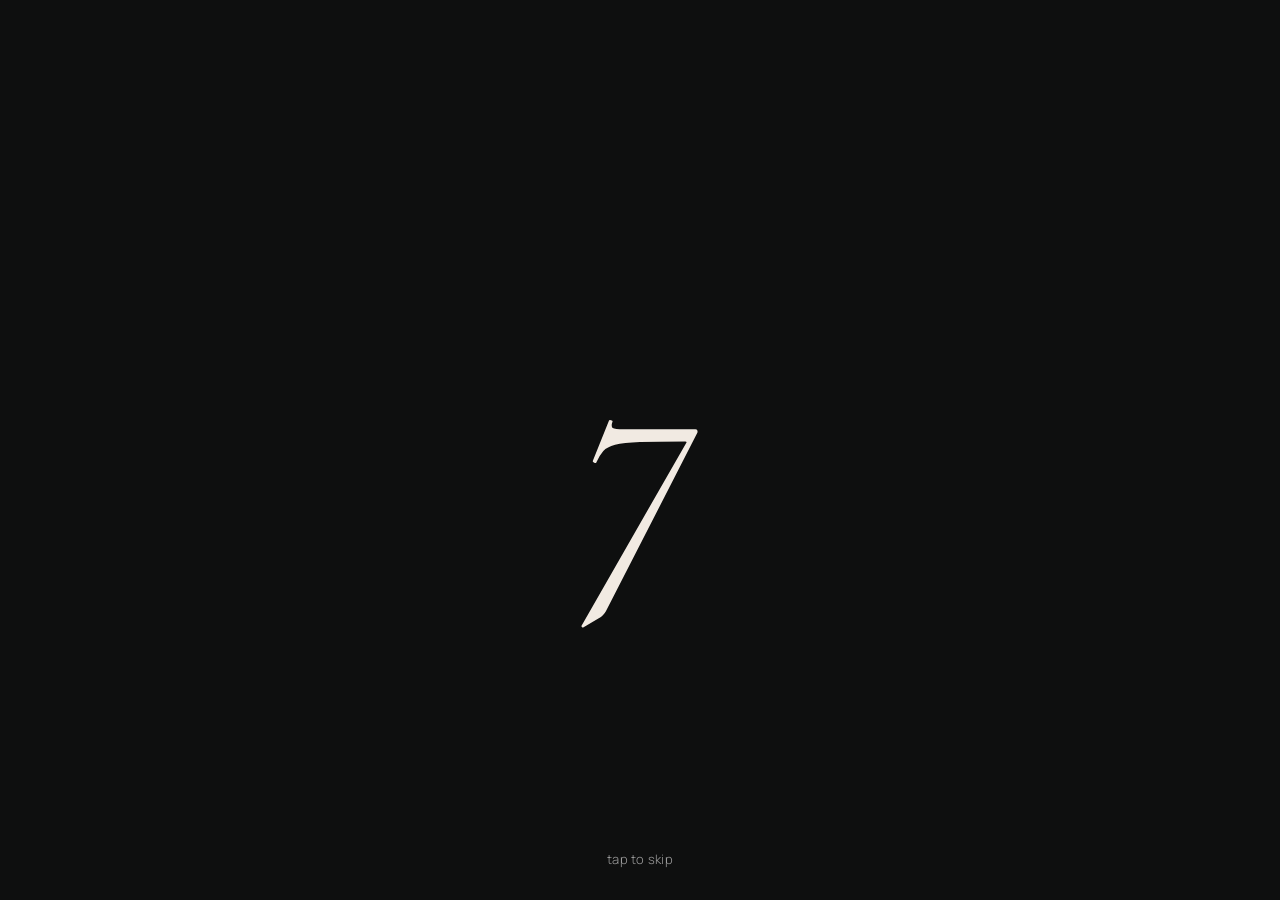
==== index.html @ 439b6d02 "New About page, linked from the homepage menu Adds /about with the hero line swap, the blue statemen" ====
<!doctype html>
<html lang="en">
<head>
<meta charset="utf-8">
<meta name="viewport" content="width=device-width, initial-scale=1, viewport-fit=cover">
<title>Wanshika, Brand and Visual Identity Designer</title>
<meta name="description" content="Wanshika Arora: brand experience, packaging and campaigns for banking, pharma, e-commerce and D2C.">
<meta name="theme-color" content="#0E0F0F">
<meta property="og:title" content="Wanshika, Brand and Visual Identity Designer">
<meta property="og:description" content="Brand experience, packaging and campaigns for banking, pharma, e-commerce and D2C.">
<link rel="icon" href="assets/favicon.svg" type="image/svg+xml">
<link rel="preconnect" href="https://fonts.googleapis.com">
<link rel="preconnect" href="https://fonts.gstatic.com" crossorigin>
<link href="https://fonts.googleapis.com/css2?family=Cormorant+Garamond:ital,wght@0,400;0,500;1,400;1,500&family=DM+Sans:wght@200;300&family=Great+Vibes&family=Manrope:wght@300;400;500&display=swap" rel="stylesheet">
<style>
:root{
  --ink:#0E0F0F; --cream:#F1EAE2; --stone:#9E9E9E; --smoke:#616161; --line:rgba(241,234,226,.14);
  --serif:"Cormorant Garamond", "Iowan Old Style", Georgia, serif;
  --sans:"Manrope", "Helvetica Neue", Arial, sans-serif;
  --script:"Great Vibes", "Snell Roundhand", cursive;
  --ease:cubic-bezier(.65,0,.35,1); --out:cubic-bezier(.16,1,.3,1);
  --gut:20px;
  color-scheme:dark;
  box-sizing:border-box;
}
@media (prefers-color-scheme: dark){ :root:not([data-theme="light"]){ --ink:#0E0F0F; --cream:#F1EAE2; } }
:root[data-theme="dark"]{ --ink:#0E0F0F; --cream:#F1EAE2; }
html{background:var(--ink); height:100%}
*,*::before,*::after{box-sizing:inherit}
body{margin:0; height:100%; background:var(--ink); color:var(--cream); font-family:var(--sans); font-weight:300; -webkit-font-smoothing:antialiased; overflow:hidden; overscroll-behavior:none}
a{color:inherit; text-decoration:none}
button{font:inherit; color:inherit; background:none; border:0; padding:0; cursor:pointer; text-align:inherit}
:focus-visible{outline:1px solid var(--cream); outline-offset:4px}
img{max-width:100%}
.wrap{width:min(1360px, 100% - 48px); margin-inline:auto}
.hair{height:1px; background:var(--line); border:0; margin:0}
.lbl{display:flex; align-items:center; gap:12px; font-size:12px; font-weight:500; text-transform:uppercase; letter-spacing:.18em; color:var(--stone)}
.inq .lbl::before{content:""; display:block; width:32px; height:1px; background:currentColor; opacity:.55}

/* ---------- intro: count in, then the wordmark writes itself and takes its seat ---------- */
#loader{position:fixed; inset:0; z-index:100; background:var(--ink); display:grid; place-items:center; transition:opacity .9s var(--ease), visibility 0s .9s}
#loader.gone{opacity:0; visibility:hidden}
#loader .beat{font-family:var(--serif); font-style:italic; font-size:clamp(120px, 24vw, 300px); line-height:1; position:absolute; opacity:0; transform:translateY(30%); transition:opacity .25s, transform .4s var(--out)}
#loader .beat.on{opacity:1; transform:none}
#loader .beat.off{opacity:0; transform:translateY(-30%)}
#loader small{position:absolute; bottom:calc(32px + env(safe-area-inset-bottom,0px)); left:0; right:0; text-align:center; font-size:13px; color:var(--stone); letter-spacing:.02em; transition:opacity .4s}
#loader.writing small{opacity:0}
#introMark{position:fixed; left:50%; top:50%; z-index:101; width:min(640px, 78vw); translate:-50% -50%; color:var(--cream); pointer-events:none; will-change:transform}
#introMark svg{display:block; width:100%; height:auto}
#introMark .im-base{opacity:0; -webkit-mask-image:linear-gradient(90deg, #000 0 45%, transparent 55% 100%); mask-image:linear-gradient(90deg, #000 0 45%, transparent 55% 100%); -webkit-mask-size:260% 100%; mask-size:260% 100%; -webkit-mask-repeat:no-repeat; mask-repeat:no-repeat; -webkit-mask-position:100% 0; mask-position:100% 0}
#introMark .im-glint{position:absolute; inset:0; color:#fff; opacity:0; filter:drop-shadow(0 0 10px rgba(255,255,255,.75)); -webkit-mask-image:linear-gradient(105deg, transparent 0 42%, #000 50%, transparent 58% 100%); mask-image:linear-gradient(105deg, transparent 0 42%, #000 50%, transparent 58% 100%); -webkit-mask-size:300% 100%; mask-size:300% 100%; -webkit-mask-repeat:no-repeat; mask-repeat:no-repeat; -webkit-mask-position:100% 0; mask-position:100% 0}
#introMark.write .im-base{animation:write 1.9s cubic-bezier(.4,0,.2,1) both}
#introMark.write .im-glint{animation:glint 1.1s var(--ease) 1.2s both}
@keyframes write{
  from{opacity:0; filter:blur(18px); transform:scale(1.08) translateY(8px); -webkit-mask-position:100% 0; mask-position:100% 0}
  30%{opacity:1}
  to{opacity:1; filter:blur(0); transform:none; -webkit-mask-position:0 0; mask-position:0 0}
}
@keyframes glint{
  from{opacity:1; -webkit-mask-position:100% 0; mask-position:100% 0}
  to{opacity:1; -webkit-mask-position:0 0; mask-position:0 0}
}

/* ---------- home: one screen, one project at a time ---------- */
.home{position:fixed; inset:0; overflow:hidden; touch-action:none; --cw:max(280px, min(60vw, 100vh))}
.hud{position:absolute; z-index:130; opacity:0; transition:opacity 1s var(--out) .5s}
body.ready .hud{opacity:1}
body:not(.landed) .rail-mark, body:not(.landed) .mmark{visibility:hidden}

/* left rail: wordmark, then the copyright strip, then the scroll cue */
.rail{left:var(--gut); top:var(--gut); width:38px; display:flex; flex-direction:column; align-items:center; gap:22px}
.rail-mark{display:block; position:relative; width:38px; height:150px; color:var(--cream)}
.rail-mark svg{position:absolute; left:0; top:0; width:150px; height:auto; transform-origin:top left; transform:rotate(-90deg) translateX(-100%)}
.rail-meta, .rail-scroll{writing-mode:vertical-rl; transform:rotate(180deg); font-size:11px; color:var(--stone); white-space:nowrap; letter-spacing:.02em; line-height:1}
.rail-scroll{display:flex; align-items:center; gap:12px; color:var(--cream)}
.rail-scroll i{display:block; width:1px; height:44px; background:linear-gradient(180deg, var(--cream) 50%, transparent 50%); background-size:1px 88px; animation:drip 2.4s var(--ease) infinite}
@keyframes drip{from{background-position:0 44px} to{background-position:0 -44px}}

/* top bar */
.navwrap{left:13.75vw; top:var(--gut)}
.bignav{margin-top:14px; display:grid; justify-items:start}
.bignav a, .bignav button{font-family:var(--sans); font-weight:500; font-size:clamp(16px,1.55vw,24px); text-transform:uppercase; line-height:1.04; letter-spacing:-.01em}
.bignav .on::before{content:"\2192\00a0\00a0"}
.resume{right:var(--gut); top:var(--gut); font-size:12px; font-weight:500; text-transform:uppercase; letter-spacing:.18em; display:flex; gap:8px; align-items:center}
.resume svg{width:8px; height:8px; transition:transform .5s var(--out)}
.resume:hover svg{transform:translate(2px,-2px)}

/* bottom right: email */
.inq{right:var(--gut); bottom:18px; display:flex; flex-direction:column; align-items:flex-end; gap:8px}
.inq .mail{font-size:clamp(14px,1.05vw,16px); font-weight:500; text-decoration:underline; text-decoration-thickness:1px; text-underline-offset:4px; text-decoration-color:rgba(241,234,226,.45); transition:text-decoration-color .3s}
.inq .mail:hover{text-decoration-color:var(--cream)}

/* the stack */
.stage{position:absolute; inset:0; z-index:10; opacity:0; transition:opacity .9s}
body.ready .stage{opacity:1}
.pcard{position:absolute; left:50%; top:50%; width:var(--cw); aspect-ratio:16/10; margin:calc(var(--cw) * -.3125) 0 0 calc(var(--cw) / -2); border-radius:3px; overflow:hidden; will-change:transform,opacity; backface-visibility:hidden; box-shadow:0 50px 90px -40px rgba(0,0,0,.85); background:#161616}
.pcard::before{content:""; position:absolute; inset:0; z-index:3; background:#000; opacity:var(--dim,0); pointer-events:none}
.pcard::after{content:""; position:absolute; left:0; right:0; bottom:0; height:34%; background:linear-gradient(transparent, rgba(0,0,0,.42)); pointer-events:none}
.pcard .ptag{position:absolute; left:18px; bottom:15px; z-index:2; font-size:11px; font-weight:500; letter-spacing:.14em; text-transform:uppercase; color:#fff; text-shadow:0 1px 10px rgba(0,0,0,.35); opacity:0; transform:translateY(6px); transition:opacity .5s var(--out), transform .5s var(--out)}
.pcard.is-active .ptag{opacity:1; transform:none; transition-delay:.25s}

/* cover art (shows if a video file is missing) */
.art{position:absolute; inset:0; display:grid; place-items:center; overflow:hidden}
.art img, .art video{position:absolute; inset:0; width:100%; height:100%; object-fit:cover; display:block}
.art .glyph{font-family:var(--serif); font-style:italic; font-size:clamp(120px,22vw,300px); line-height:1; opacity:.22; mix-blend-mode:screen; transform:translateY(-4%)}
.pcard .art .glyph{font-size:calc(var(--cw) * .5)}

/* counter */
.counter{left:13.75vw; top:80vh; z-index:140; mix-blend-mode:difference; pointer-events:none; color:var(--cream)}
.counter .row{display:flex; justify-content:flex-end; width:22.5vw; font-size:12px; letter-spacing:.06em; color:var(--stone)}
.num{display:block; font-family:"DM Sans", var(--sans); font-weight:200; font-size:clamp(110px, 22vh, 260px); line-height:.82; letter-spacing:-.05em; margin-left:-.06em; font-variant-numeric:tabular-nums}
.num.in{animation:numIn .9s var(--out)}
@keyframes numIn{from{filter:blur(18px); opacity:0; transform:translateY(14%)} to{filter:none; opacity:1; transform:none}}

/* phone header */
.mhead{display:none}
.menu-btn{font-size:15px; font-weight:500; display:flex; align-items:center; gap:10px}
.menu-btn i{display:block; width:22px; height:1px; background:currentColor; box-shadow:0 6px 0 currentColor}

@media (max-width:820px){
  .home{--cw:max(240px, min(92vw, 72svh))}
  .rail, .navwrap, .resume, .counter .row{display:none}
  .inq .lbl{font-size:10px; gap:8px} .inq .lbl::before{width:18px}
  .mhead{display:flex; left:var(--gut); right:var(--gut); top:calc(14px + env(safe-area-inset-top,0px)); justify-content:space-between; align-items:center}
  .mhead .mmark{width:116px; color:var(--cream)} .mhead .mmark svg{display:block; width:100%; height:auto}
  .counter{left:var(--gut); top:auto; bottom:calc(10px + env(safe-area-inset-bottom,0px))}
  .num{font-size:76px}
  .inq{bottom:calc(18px + env(safe-area-inset-bottom,0px))}
}

/* letter roll */
.roll{display:inline-flex; white-space:pre}
.roll .ch{display:inline-block; overflow:hidden; height:1.08em; line-height:1.08}
.roll .ch b{display:block; font-weight:inherit; transition:transform .55s var(--out); transition-delay:calc(var(--i) * 18ms)}
a:hover .roll .ch b, button:hover .roll .ch b, a:focus-visible .roll .ch b, button:focus-visible .roll .ch b{transform:translateY(-100%)}

/* the cursor: a pair of eyes that follow you around and blink */
html.eyes, html.eyes *{cursor:none !important}
#cursor{position:fixed; left:0; top:0; z-index:200; pointer-events:none; width:52px; margin:-11px 0 0 -26px; opacity:0; transition:opacity .3s; display:none}
html.eyes #cursor{display:block}
#cursor.seen{opacity:1}
#cursor .eyes{display:block; width:100%; height:auto; overflow:visible; transform-origin:50% 50%; transform:scale(var(--s,1)); transition:transform .5s var(--out); filter:drop-shadow(0 2px 6px rgba(0,0,0,.45))}
#cursor .white{fill:var(--cream); stroke:var(--ink); stroke-width:1.4}
#cursor .iris{fill:var(--ink)}
#cursor .glint{fill:var(--cream)}
#cursor .lid{transform-box:fill-box; transform-origin:50% 50%; transition:transform .25s var(--out)}
#cursor.blink .lid{animation:blink .2s ease-in-out}
@keyframes blink{0%,100%{transform:scaleY(var(--open,1))} 45%,55%{transform:scaleY(.06)}}
#cursor .pupil{transition:r .3s var(--out)}
#cursor span{position:absolute; left:50%; top:100%; translate:-50% 0; margin-top:22px; font-size:12px; font-weight:500; letter-spacing:.04em; text-transform:uppercase; color:var(--cream); text-shadow:0 1px 10px rgba(0,0,0,.6); opacity:0; transition:opacity .3s, margin .4s var(--out); white-space:nowrap}
#cursor.view{--s:2.1} #cursor.view span{opacity:1; margin-top:34px} #cursor.view .pupil{r:7}
#cursor.link{--s:1.25; --open:.55} #cursor.link .lid{transform:scaleY(.55)}
#cursor.down{--s:.85}
@media (hover:none), (pointer:coarse){ #cursor{display:none !important} }

/* ---------- about / playground / contact sheet ---------- */
.shead{display:flex; justify-content:space-between; align-items:end; padding:64px 0 32px; gap:24px}
.shead h2{font-family:var(--serif); font-weight:400; font-size:clamp(34px,4vw,52px); margin:0; line-height:1}
.shead .aside{font-size:15px; color:var(--stone)}
.about-body{max-width:820px; font-size:clamp(22px,2.6vw,36px); line-height:1.35; padding-top:8px}
.about-body p{margin:0 0 .8em}
.about-body em{font-family:var(--script); font-style:normal; font-size:1.25em; line-height:1}
.note{margin:0 0 40px; max-width:56ch; font-size:18px; line-height:1.6; color:rgba(241,234,226,.78)}
.services{padding:72px 0 96px; display:grid; place-items:center}
.ring{position:relative; width:min(760px, 92vw); aspect-ratio:1.15}
.ring svg{position:absolute; inset:0; width:100%; height:100%}
.ring circle{fill:none; stroke:var(--cream); stroke-opacity:.5; stroke-width:1}
.ring .core{position:absolute; inset:0; display:grid; place-items:center; text-align:center; font-family:var(--serif); font-size:clamp(34px,5vw,58px); line-height:1.05; text-transform:uppercase}
.ring .core em{font-family:var(--script); text-transform:none; font-style:normal; font-size:1.2em; display:block}
.ring .svc{position:absolute; font-family:var(--serif); font-size:clamp(18px,2.4vw,32px); color:var(--stone); text-align:center; line-height:1.15; transition:color .4s}
.ring .svc:hover{color:var(--cream)}
.svc.a{left:0; top:18%} .svc.b{right:0; top:20%} .svc.c{left:-2%; bottom:20%} .svc.d{right:0; bottom:20%}

footer{padding:28px 0 calc(28px + env(safe-area-inset-bottom,0px))}
footer .row{display:flex; flex-wrap:wrap; justify-content:center; align-items:center; gap:14px 28px; font-size:20px}
footer .pigeon{font-family:var(--serif); font-size:22px}
.copy{font-family:"DM Sans", var(--sans); font-weight:200; font-size:inherit; position:relative}
.copy .tip{position:absolute; left:50%; bottom:130%; translate:-50% 6px; font-family:var(--sans); font-size:12px; font-weight:400; background:var(--cream); color:var(--ink); padding:4px 8px; border-radius:4px; opacity:0; transition:opacity .25s, translate .25s; white-space:nowrap; pointer-events:none; text-decoration:none}
.copy:hover .tip, .copy.done .tip{opacity:1; translate:-50% 0}
footer .clock{width:100%; text-align:center; font-size:14px; color:var(--stone); margin-top:6px}

/* menu (phones) */
#menu{position:fixed; inset:0; z-index:80; background:var(--cream); color:var(--ink); clip-path:inset(0 0 100% 0); transition:clip-path .8s var(--ease); display:grid; grid-template-rows:auto 1fr auto; padding:calc(20px + env(safe-area-inset-top,0px)) 24px calc(24px + env(safe-area-inset-bottom,0px))}
#menu.open{clip-path:inset(0 0 0 0)}
#menu .mtop{display:flex; justify-content:space-between; align-items:center; height:56px; font-weight:500}
#menu ul{list-style:none; margin:0; padding:0; align-self:center}
#menu li a, #menu li button{font-family:var(--serif); font-size:clamp(52px,10vw,128px); line-height:1.02; display:inline-block}
#menu .mfoot{display:flex; flex-wrap:wrap; justify-content:space-between; gap:16px; font-size:15px}
#menu .mfoot .links{display:flex; gap:24px}

/* sheets: project page + about/playground/contact */
.sheet{position:fixed; inset:0; z-index:45; background:var(--ink); overflow-y:auto; overscroll-behavior:contain; clip-path:inset(100% 0 0 0); visibility:hidden; transition:clip-path .9s var(--ease), visibility 0s .9s}
.sheet.open{clip-path:inset(0 0 0 0); visibility:visible; transition:clip-path .9s var(--ease), visibility 0s}
#more{z-index:44}
.pbar{position:sticky; top:0; z-index:5; display:flex; justify-content:space-between; align-items:center; height:76px; padding:env(safe-area-inset-top,0px) 24px 0; box-sizing:content-box; background:rgba(14,15,15,.82); backdrop-filter:blur(10px); -webkit-backdrop-filter:blur(10px); font-weight:500}
.ptitle{font-family:var(--serif); font-weight:400; font-size:clamp(56px,11vw,180px); line-height:.95; margin:48px 0 40px}
.ptitle .w{display:inline-block; overflow:hidden; vertical-align:bottom; padding-bottom:.06em}
.ptitle .w b{display:inline-block; font-weight:inherit; transform:translateY(105%); transition:transform 1s var(--out); transition-delay:calc(.35s + var(--i) * 60ms)}
#proj.open .ptitle .w b{transform:none}
.phero{display:block; width:100%; aspect-ratio:16/9; object-fit:cover; border-radius:6px; margin:0 0 48px}
.pmeta{display:grid; grid-template-columns:2fr 1fr 1fr; gap:32px; padding:28px 0 56px; border-top:1px solid var(--line)}
.pmeta h4{margin:0 0 10px; font-family:var(--serif); font-weight:400; font-size:20px; color:var(--stone)}
.pmeta p, .pmeta ul{margin:0; font-size:17px; line-height:1.6; max-width:62ch}
.pmeta ul{list-style:none; padding:0}
@media (max-width:800px){ .pmeta{grid-template-columns:1fr 1fr} .pmeta > div:first-child{grid-column:1/-1} }
.pbody{display:grid; grid-template-columns:1fr 72px; gap:28px; align-items:start}
.shots{display:grid; gap:20px}
.shot{border-radius:6px; overflow:hidden; position:relative}
.shot .art .glyph{font-size:clamp(80px,12vw,180px)}
.shot figcaption{position:absolute; left:20px; bottom:16px; font-family:var(--serif); font-style:italic; font-size:22px; color:var(--cream); text-shadow:0 1px 12px rgba(0,0,0,.35)}
.mini{position:sticky; top:110px; display:grid; gap:8px}
.mini button{display:block; width:72px; border-radius:3px; overflow:hidden; opacity:.35; transition:opacity .3s; position:relative}
.mini button.on{opacity:1}
.mini .art .glyph{font-size:30px}
@media (max-width:800px){ .pbody{grid-template-columns:1fr} .mini{display:none} }
.next{display:block; text-align:center; padding:120px 0 calc(100px + env(safe-area-inset-bottom,0px)); width:100%}
.next small{display:block; font-size:15px; color:var(--stone); margin-bottom:12px}
.next .roll{font-family:var(--serif); font-size:clamp(52px,10vw,150px); line-height:1}
.swap{transition:opacity .35s} .swap.fade{opacity:0}

@media (prefers-reduced-motion: reduce){
  *,*::before,*::after{transition-duration:.01ms !important; animation:none !important; transition-delay:0s !important}
}
</style>
</head>
<body>

<div id="loader" aria-hidden="true">
  <span class="beat">5</span><span class="beat">6</span><span class="beat">7</span><span class="beat">8</span>
  <small>tap to skip</small>
</div>
<div id="introMark" aria-hidden="true"><div class="im-base" data-wm></div><div class="im-glint" data-wm></div></div>

<main class="home" id="home" aria-label="Selected work">
  <div class="hud rail">
    <a href="#" class="rail-mark" aria-label="Wanshika" data-wm></a>
    <span class="rail-meta">&copy; 2026 &nbsp;Gurugram, IN</span>
    <span class="rail-scroll" aria-hidden="true"><i></i>Scroll</span>
  </div>

  <div class="hud navwrap">
    <span class="lbl">Menu</span>
    <nav class="bignav" aria-label="Main">
      <a href="#" class="on" aria-current="page">Work</a>
      <a href="/about/"><span class="roll" data-roll="About"></span></a>
      <button data-more="playground"><span class="roll" data-roll="Playground"></span></button>
      <button data-more="contact"><span class="roll" data-roll="Contact"></span></button>
    </nav>
  </div>
  <a class="hud resume" href="#" data-link="resume"><span class="roll" data-roll="Resume"></span><svg viewBox="0 0 8 8" fill="none" stroke="currentColor" stroke-width="1.2" aria-hidden="true"><path d="M1 7 7 1M2.5 1H7v4.5"/></svg></a>

  <div class="hud mhead">
    <a href="#" class="mmark" aria-label="Wanshika" data-wm></a>
    <button class="menu-btn" id="openMenu" aria-expanded="false" aria-controls="menu">Menu <i></i></button>
  </div>

  <div class="stage" id="stage"></div>

  <div class="hud counter" aria-hidden="true">
    <div class="row"><span id="of"></span></div>
    <span class="num" id="num">01</span>
  </div>

  <div class="hud inq"><span class="lbl">Contact me at</span><a class="mail" href="mailto:arorawanshika@gmail.com">arorawanshika@gmail.com</a></div>
</main>

<div id="more" class="sheet" role="dialog" aria-modal="true" aria-hidden="true" aria-label="About, playground and contact">
  <div class="pbar"><button id="closeMore">Back to work</button><span>Wanshika</span></div>
  <div class="wrap">
    <section id="about">
      <div class="shead"><h2>About</h2><div class="aside">Designer &bull; Dancer &bull; Deliberate</div></div>
      <div class="about-body">
        <p><em>Brand</em> experience, Packaging and Campaigns for banking, pharma, e-commerce and D2C.</p>
        <p>I trained in <em>movement</em> before I trained in layout, and it shows in how I time a page.</p>
      </div>
      <div class="services">
        <div class="ring" id="ring">
          <svg viewBox="0 0 1150 1000" aria-hidden="true"><circle id="ringPath" cx="575" cy="500" r="430" pathLength="1" stroke-dasharray="1" stroke-dashoffset="1"/></svg>
          <div class="core"><div>What<em>I</em>actually<br>do</div></div>
          <div class="svc a">Brand<br>&amp; Identity</div>
          <div class="svc b">Packaging<br>&amp; Print</div>
          <div class="svc c">Campaign<br>&amp; Art Direction</div>
          <div class="svc d">AI Film<br>&amp; Image</div>
        </div>
      </div>
    </section>
    <section id="playground">
      <hr class="hair">
      <div class="shead"><h2>Playground</h2><div class="aside">Side projects and experiments</div></div>
      <p class="note">Experiments in AI film, image and type are on their way. Check back soon.</p>
    </section>
    <footer id="contact">
      <hr class="hair" style="margin-bottom:28px">
      <div class="row">
        <span class="pigeon">Send me a pigeon</span>
        <button class="copy" data-copy>arorawanshika@gmail.com<span class="tip">Copy email</span></button>
        <div class="clock" data-clock></div>
      </div>
    </footer>
  </div>
</div>

<div id="menu" role="dialog" aria-modal="true" aria-label="Menu" aria-hidden="true">
  <div class="mtop"><span>Wanshika</span><button id="closeMenu">Close</button></div>
  <ul>
    <li><a href="#" data-close><span class="roll" data-roll="Work"></span></a></li>
    <li><a href="/about/"><span class="roll" data-roll="About"></span></a></li>
    <li><button data-more="playground"><span class="roll" data-roll="Playground"></span></button></li>
    <li><button data-more="contact"><span class="roll" data-roll="Contact"></span></button></li>
  </ul>
  <div class="mfoot">
    <div data-clock></div>
    <div class="links"><a href="#" data-link="resume">Resume</a><a href="#" data-link="linkedin">LinkedIn</a><a href="#" data-link="behance">Behance</a></div>
    <button class="copy" data-copy>arorawanshika@gmail.com<span class="tip">Copy email</span></button>
  </div>
</div>

<div id="proj" class="sheet" role="dialog" aria-modal="true" aria-hidden="true" aria-label="Playbook">
  <div class="pbar"><button id="closeProj">Back</button><span id="pcount"></span></div>
  <div class="wrap swap" id="pcontent"></div>
</div>

<div id="cursor" aria-hidden="true">
  <svg class="eyes" viewBox="0 0 64 28">
    <defs>
      <clipPath id="eyeL"><path d="M3 14Q16 1 29 14Q16 27 3 14Z"/></clipPath>
      <clipPath id="eyeR"><path d="M35 14Q48 1 61 14Q48 27 35 14Z"/></clipPath>
    </defs>
    <g class="lid">
      <path class="white" d="M3 14Q16 1 29 14Q16 27 3 14Z"/>
      <g clip-path="url(#eyeL)"><g class="look"><circle class="iris pupil" cx="16" cy="14" r="5.4"/><circle class="glint" cx="17.9" cy="12.1" r="1.5"/></g></g>
    </g>
    <g class="lid">
      <path class="white" d="M35 14Q48 1 61 14Q48 27 35 14Z"/>
      <g clip-path="url(#eyeR)"><g class="look"><circle class="iris pupil" cx="48" cy="14" r="5.4"/><circle class="glint" cx="49.9" cy="12.1" r="1.5"/></g></g>
    </g>
  </svg>
  <span>View</span>
</div>

<template id="wmTpl"><svg viewBox="0 0 682 173" fill="none" xmlns="http://www.w3.org/2000/svg" aria-hidden="true"><path fill="currentColor" d="M103.505 170.566C105.676 170.566 109.789 167.253 114.473 162.455C114.016 162.684 113.33 162.912 112.873 163.026L111.845 163.369C109.56 164.169 102.706 166.911 102.706 169.995C102.706 170.452 103.048 170.566 103.505 170.566ZM157.2 161.655C158.799 161.655 160.856 160.856 163.255 159.256C160.742 159.485 156.172 160.056 156.172 161.427C156.172 161.655 156.857 161.655 157.2 161.655ZM128.182 -6.43298e-05C158.228 -6.43298e-05 186.218 17.365 186.218 50.7243C186.218 88.3106 149.888 132.637 131.152 152.402C151.716 140.977 177.193 116.986 193.644 100.649C211.809 82.8269 226.318 64.7764 226.318 48.8964C226.318 48.211 226.089 46.7258 225.975 45.1264L228.031 44.8979C228.831 47.6397 229.06 50.2673 229.06 53.1235C229.06 74.4871 209.638 105.219 199.013 121.441C194.444 128.182 180.963 146.461 169.881 156.629C185.647 154.23 199.47 143.719 212.608 130.695C225.175 118.357 235.457 105.219 245.511 92.6519C265.389 67.6325 288.238 41.1278 320.112 26.2761C333.136 20.6781 349.13 16.7938 363.525 16.7938C379.633 16.7938 395.627 21.3636 409.451 31.5313L407.966 33.1307C394.828 23.3057 379.176 18.9645 363.411 18.9645C348.902 18.9645 334.278 22.7345 321.026 28.6752C288.124 43.2985 270.644 70.717 255.564 95.1653C250.994 102.705 245.739 110.931 240.827 117.9C223.119 142.234 197.3 158.342 166.796 159.256C163.141 161.998 159.942 163.712 157.314 163.712C155.943 163.712 154.001 163.255 154.001 161.427C154.001 157.657 162.227 157.2 165.083 157.086H166.111C177.764 147.489 193.073 126.354 197.3 120.185C202.098 112.873 209.981 100.421 215.921 88.8819C211.694 95.6223 206.553 102.248 200.499 108.189C182.334 126.125 149.774 148.632 125.669 158.228C120.985 162.912 109.903 172.623 103.505 172.623C101.906 172.623 100.535 171.709 100.535 169.995C100.535 165.768 107.275 162.569 111.045 161.198C113.216 160.399 115.615 159.599 117.9 158.571C135.151 138.807 176.85 78.5999 176.85 40.4424C176.85 13.0238 155.258 5.94064 129.896 5.94064C71.4026 5.94064 2.62768 61.9202 2.62768 118.014C2.62768 135.722 15.0803 147.375 32.5596 147.375C63.8625 147.375 98.25 119.042 103.048 86.9397L104.191 87.054V88.4249C104.191 88.8819 104.305 89.2246 104.305 89.5673C104.305 123.384 68.4323 153.43 35.8727 153.43C15.7658 153.43 6.84334e-05 140.406 6.84334e-05 118.014C6.84334e-05 57.6932 63.8625 -6.43298e-05 128.182 -6.43298e-05ZM311.852 133.323C314.822 129.896 318.364 125.668 321.334 121.898L322.819 123.612C319.849 127.382 316.536 131.723 313.565 134.808C305.568 143.719 297.228 150.802 290.374 150.802C284.319 150.802 282.377 147.946 282.377 143.833C282.377 140.634 283.976 136.407 285.918 132.295C281.577 137.207 277.236 141.663 273.009 144.976C268.325 148.632 264.212 151.031 260.785 151.031C255.529 151.031 253.359 146.689 253.359 141.434C253.359 133.666 258.614 121.784 263.983 113.559C272.552 102.248 285.347 92.4234 296.657 92.4234C301.227 92.4234 303.855 94.5941 303.855 99.0496C303.855 99.9635 303.74 101.334 303.512 102.705L310.367 92.6519H324.99L311.852 110.017C306.14 117.557 300.542 125.326 295.286 132.98C292.887 136.407 288.546 142.919 288.546 146.461C288.546 147.603 289.231 148.403 290.945 148.403C296.771 148.403 304.197 141.891 311.852 133.323ZM271.752 143.262C276.55 139.264 281.92 133.78 286.946 127.611C291.174 122.698 294.944 116.872 297.8 111.388C299.628 107.961 301.684 103.391 301.684 99.0496C301.684 97.2217 300.884 94.9368 298.599 94.9368C291.859 94.9368 279.863 110.817 272.78 120.527C265.012 131.609 258.957 142.691 258.957 147.146C258.957 148.289 259.756 148.746 260.785 148.746C263.526 148.746 267.411 146.689 271.752 143.262ZM393.756 121.898L395.241 123.612L392.271 127.382C389.643 130.695 386.901 134.008 384.274 136.864C376.733 144.861 369.422 150.802 362.91 150.802C354.57 150.802 351.714 147.832 351.714 143.148C351.714 137.093 358.226 128.068 365.081 119.271L370.222 112.759C376.276 105.219 381.532 98.5926 381.532 95.8508C381.532 95.1653 380.96 94.9368 380.275 94.9368C374.449 94.9368 365.309 102.363 360.739 106.247C353.313 112.987 345.316 122.013 340.975 127.039L340.29 127.839V127.725C334.349 137.321 328.065 146.575 325.095 150.802H310.7L311.843 148.974L317.555 141.091L332.064 121.213C338.347 112.188 345.545 101.563 347.715 97.7929C348.058 97.2217 348.515 96.0792 348.515 95.508C348.515 95.2795 348.287 94.9368 347.715 94.9368C345.431 94.9368 340.518 100.649 334.463 108.532L321.896 124.755L320.411 123.041C322.239 120.756 324.295 118.014 326.009 115.729L332.864 107.047C339.033 99.1638 344.174 92.6519 348.401 92.6519C352.057 92.6519 354.227 95.051 354.227 98.8211C354.227 102.134 350.914 109.332 346.573 117.329C350.229 113.33 355.027 108.418 359.597 104.419C364.624 99.9635 373.649 92.6519 380.96 92.6519C384.502 92.6519 387.358 94.9368 387.358 98.8211C387.358 104.876 381.303 114.93 375.02 124.526C373.992 126.011 372.963 127.496 372.049 128.982C366.794 136.979 362.11 144.062 362.11 147.146C362.11 147.946 362.453 148.403 363.367 148.403C368.736 148.403 375.591 142.919 382.56 135.265C386.101 131.381 390.214 126.468 393.756 121.898ZM395.445 151.259C389.39 151.259 381.85 148.175 381.85 140.292C381.85 134.123 386.991 127.839 393.96 127.839C399.558 127.839 404.128 131.381 404.128 138.578H402.072C402.072 132.752 398.187 129.896 393.96 129.896C388.705 129.896 384.021 134.808 384.021 140.292C384.021 144.976 388.134 149.089 395.445 149.089C414.067 149.089 420.008 116.415 420.351 95.508C417.951 98.1356 415.552 100.992 413.153 103.505L394.303 124.755L392.818 123.041C400.129 114.473 405.727 108.189 410.64 102.82L420.579 91.738C421.15 84.1979 427.091 75.4011 432.689 75.4011C433.717 75.4011 434.288 76.0865 434.288 77.229C434.288 79.8566 430.747 83.9694 427.776 87.7394C426.52 89.2246 425.606 90.5955 424.692 91.8522C424.806 95.508 425.492 100.535 426.177 105.219C427.091 111.045 428.005 117.557 428.005 123.384C428.005 131.381 423.892 139.949 417.723 145.204C424.349 141.891 431.318 135.836 435.774 130.809L439.429 126.582L443.428 121.898L444.913 123.612C443.085 125.897 440.686 128.639 438.744 130.809L437.487 132.295C425.949 144.861 417.266 151.259 395.445 151.259ZM426.177 86.3685C428.576 83.2839 431.889 79.2854 432.232 77.6859C429.49 78.0287 425.72 83.5124 424.92 88.0822C425.377 87.6252 425.72 86.9397 426.177 86.3685ZM477.766 93.6801L477.995 93.5659C475.71 96.9932 473.425 100.877 470.569 105.562L464.171 116.072C467.713 112.302 471.711 108.075 475.938 104.419C481.079 99.9635 490.105 92.6519 497.416 92.6519C500.844 92.6519 503.814 94.9368 503.814 98.8211C503.814 104.762 497.988 114.358 491.933 123.726L489.191 127.953C483.821 136.179 478.566 144.176 478.452 147.261C478.452 148.06 478.909 148.403 479.823 148.403C484.735 148.403 491.476 143.262 497.988 136.407C501.758 132.409 506.213 126.925 510.212 121.898L511.697 123.612C507.812 128.41 503.357 134.008 499.587 137.893C492.732 145.09 485.306 150.802 479.251 150.802C471.254 150.802 468.17 148.06 468.17 143.605C468.17 136.864 475.024 127.611 481.879 118.7L486.335 113.102C491.476 106.59 497.873 98.2499 497.873 95.8508C497.873 95.1653 497.302 94.9368 496.731 94.9368C490.904 94.9368 481.765 102.363 477.195 106.247C470.34 112.416 463.829 119.728 459.373 124.64V124.526C454.346 134.008 448.748 143.376 443.379 150.802H428.527L431.155 147.603C438.124 138.235 445.207 127.725 451.947 117.443C455.489 112.073 456.86 110.246 460.63 104.533C456.974 108.532 453.432 112.987 449.776 117.557L447.492 120.413L446.349 121.898V121.784C445.778 122.584 444.521 123.955 443.95 124.755L442.465 123.041L447.492 116.757C453.775 109.103 460.173 100.992 465.085 97.1074C487.591 64.7764 508.498 44.5551 526.092 44.5551C530.776 44.5551 537.516 45.5833 537.516 51.8668C537.516 60.5493 523.35 68.8891 516.381 72.7734L498.673 82.3699C491.133 86.3685 483.707 90.2528 477.766 93.6801ZM515.467 71.0598C520.951 68.0894 535.46 59.7496 535.46 51.7525C535.46 48.4394 531.575 46.9543 528.376 46.9543C513.639 46.9543 492.961 70.8313 480.508 89.9101C486.792 86.3685 494.332 82.3699 501.986 78.2572C506.556 75.7438 511.354 73.3447 515.467 71.0598ZM550.307 70.2601C553.506 70.2601 556.019 72.545 556.019 75.5153C556.019 78.5999 553.506 80.8848 550.307 80.8848C547.108 80.8848 544.595 78.5999 544.595 75.5153C544.595 72.545 547.108 70.2601 550.307 70.2601ZM535.227 92.6519H549.85L544.709 99.3923C542.081 102.82 539.339 106.247 536.712 109.789C531 117.443 525.287 125.211 520.032 132.98C517.633 136.407 513.292 142.805 513.292 146.232C513.292 147.603 513.977 148.403 516.719 148.403C522.546 148.403 531 141.777 538.997 133.209C541.967 129.896 545.509 125.897 548.593 121.898L550.078 123.612C547.108 127.268 543.795 131.381 540.71 134.694C532.142 143.833 523.117 150.802 516.262 150.802C509.179 150.802 507.123 147.946 507.123 143.948C507.123 139.606 509.864 133.666 512.378 128.982C515.805 122.584 518.775 117.443 527.23 104.533C524.031 108.303 520.718 112.416 517.519 116.415L510.778 124.755L509.293 123.041C518.775 111.388 530.543 97.1074 535.227 92.6519ZM573.377 109.674L567.893 118.814C571.892 114.473 577.147 108.875 582.174 104.419C587.201 100.078 596.454 92.6519 603.423 92.6519C610.164 92.6519 612.791 95.2795 612.791 98.7069C612.791 104.533 604.451 112.645 596.683 112.645C596.112 112.645 596.569 112.759 595.997 112.645C596.34 113.33 596.454 114.13 596.454 114.93C596.454 120.299 593.027 127.268 589.828 132.866L587.315 137.207C585.03 141.32 582.859 144.861 582.859 146.918C582.859 147.832 583.545 148.403 585.03 148.403C590.057 148.403 596.34 143.491 602.966 136.636C606.965 132.409 611.192 127.268 615.419 121.898L616.904 123.612C612.449 129.21 608.107 134.58 604.68 138.235C597.597 145.547 590.856 150.802 584.459 150.802C574.634 150.802 571.321 147.946 571.321 143.833C571.435 139.378 575.548 133.437 580.117 127.725L582.859 124.298C587.315 118.928 591.313 113.901 591.428 111.274C589.828 110.246 588.115 108.532 586.744 106.247L588 104.99C589.828 108.075 592.227 109.103 594.055 109.103C599.653 109.103 605.594 101.22 605.594 96.9932C605.594 95.6223 604.794 94.9368 603.195 94.9368C596.797 94.9368 588.115 102.02 583.316 106.247C576.005 112.987 567.779 122.127 563.552 127.039L562.981 127.611V127.382C558.297 135.95 553.27 144.29 548.586 150.802H533.734L536.362 147.603C543.331 138.235 550.414 127.725 557.154 117.443C560.696 112.073 562.067 110.246 565.837 104.533C562.181 108.532 558.64 112.987 554.984 117.557L552.699 120.413L551.556 121.898V121.784C550.985 122.584 549.729 123.955 549.157 124.755L547.672 123.041L552.699 116.757C558.982 109.103 565.38 100.992 570.292 97.1074C592.799 64.7764 613.705 44.5551 631.299 44.5551C635.983 44.5551 642.723 45.5833 642.723 51.8668C642.723 60.5493 628.557 68.8891 621.588 72.7734L603.88 82.3699C596.34 86.3685 588.914 90.2528 582.974 93.6801L583.202 93.5659C580.574 97.4502 577.261 103.162 573.377 109.674ZM620.674 71.0598C626.158 68.0894 640.667 59.7496 640.667 51.7525C640.667 48.4394 636.783 46.9543 633.584 46.9543C618.846 46.9543 598.168 70.8313 585.715 89.9101C591.999 86.3685 599.539 82.3699 607.193 78.2572C611.763 75.7438 616.561 73.3447 620.674 71.0598ZM668.195 133.323C671.166 129.896 674.707 125.668 677.677 121.898L679.163 123.612C676.192 127.382 672.879 131.723 669.909 134.808C661.912 143.719 653.572 150.802 646.717 150.802C640.662 150.802 638.72 147.946 638.72 143.833C638.72 140.634 640.32 136.407 642.262 132.295C637.92 137.207 633.579 141.663 629.352 144.976C624.668 148.632 620.555 151.031 617.128 151.031C611.873 151.031 609.702 146.689 609.702 141.434C609.702 133.666 614.957 121.784 620.327 113.559C628.895 102.248 641.691 92.4234 653.001 92.4234C657.57 92.4234 660.198 94.5941 660.198 99.0496C660.198 99.9635 660.084 101.334 659.855 102.705L666.71 92.6519H681.333L668.195 110.017C662.483 117.557 656.885 125.326 651.63 132.98C649.231 136.407 644.889 142.919 644.889 146.461C644.889 147.603 645.575 148.403 647.288 148.403C653.115 148.403 660.541 141.891 668.195 133.323ZM628.095 143.262C632.894 139.264 638.263 133.78 643.29 127.611C647.517 122.698 651.287 116.872 654.143 111.388C655.971 107.961 658.027 103.391 658.027 99.0496C658.027 97.2217 657.228 94.9368 654.943 94.9368C648.202 94.9368 636.207 110.817 629.124 120.527C621.355 131.609 615.3 142.691 615.3 147.146C615.3 148.289 616.1 148.746 617.128 148.746C619.87 148.746 623.754 146.689 628.095 143.262Z"/></svg></template>

<script>
/* ---------- content ---------- */
/* Videos live in a "videos" folder next to this page, named exactly as below. The cards crop them to shape on screen.
   If a file is missing, that card falls back to its colour gradient. To swap one, replace the file or change its video:"..." path. */
const LINKS = { resume:"https://drive.google.com/file/d/1yTbvsYRTRa3aCtqcQZ8OAuRPrxXg-7_t/view?usp=sharing", linkedin:"https://www.linkedin.com/in/wanshika-arora-749b78248", behance:"https://www.behance.net/wanshikaarora" };
const P = [
  { id:"tandem", name:"Tandem", roles:["Brand Identity","Art Direction","Visual System"], sector:"Social, events", video:"assets/video/tandem.mp4",
    about:"Tandem’s logo is inspired by the fluid motion of a finger swiping left and right across a screen, capturing the rhythm and interaction at the heart of the experience.",
    shots:["Logo","Brand personality","Narrative and positioning","Typography","Sticker pack"],
    bg:"radial-gradient(circle at 50% 30%, #8b5cf6 0%, #3b1d7a 38%, #140a2b 78%)", g:"T" },
  { id:"bitgrit", name:"Bitgrit", roles:["Visual Identity","Motion Direction","UI Design System"], sector:"AI, Web3", video:"assets/video/bitgrit.mp4",
    about:"The approach focused on translating a technically complex AI product into a visually immersive experience, using a scalable visual language that seamlessly extended into UI and motion.",
    shots:["Design approach","Typography","Colour palette","Visual experience","Motion design","UI library"],
    bg:"radial-gradient(circle at 58% 58%, #e9b8e3 0%, #8b3fb8 26%, #2a1036 58%, #120914 85%)", g:"B" },
  { id:"lumineve", name:"Lumineve", roles:["Brand Positioning","Identity Design","Packaging Design"], sector:"Skincare, D2C", video:"assets/video/lumineve.mp4",
    about:"Crafting the visual soul of India’s newest premium nightcare brand. Lumineve was born from the idea that skincare can be simple yet indulgent, powerful yet calming and targeted yet sensorial.",
    shots:["The idea","Brand logo","Brand identity","Packaging","Launch campaign"],
    bg:"linear-gradient(165deg, #23479a 0%, #4f78cf 45%, #c7d5ef 100%)", g:"L" },
  { id:"rbl-mahindra", name:"RBL Bank x Mahindra", roles:["CMF Design","Co-brand Identity","Production Finishes"], sector:"Banking", video:"assets/video/rbl-mahindra.mp4",
    about:"Two brands, one card. I worked out how it should look and feel, right down to the foil.",
    shots:["The mood","Card faces","Finishes"],
    bg:"radial-gradient(ellipse at 85% 55%, #ff2a3a 0%, #6d0b13 26%, #0b0b0c 60%)", g:"R" },
  { id:"rbl-nova", name:"RBL Bank & Nova Bank", roles:["Marketing Communication","Experience Design","Packaging"], sector:"Banking", video:"assets/video/rbl-nova.mp4",
    about:"Designed a modular onboarding email journey that simplified the card activation process through strategic storytelling, adaptable layouts, and a unified visual system.",
    shots:["Journey mapping","Content hierarchy","Modular visual system","Design system","Illustration system","Emailer journey"],
    bg:"linear-gradient(180deg, #6f8aa8 0%, #a6b9cb 60%, #d8e0e7 100%)", g:"N" },
  { id:"cbps", name:"CBPS", roles:["Visual Identity","Illustration System","Brand Guidelines"], sector:"Policy research", video:"assets/video/cbps.mp4",
    about:"How might we transform the visual identity of a women-led research organisation into a brand that honours 26 years of history, culture and a deeply progressive approach? With unbridled curiosity. An Indian-rooted, inclusive brand where every colour, every letterform and every hand-drawn line had a reason.",
    shots:["Unbridled curiosity","Brand values","Typography","The Kantha stitch","Collateral","Live in Bengaluru"],
    bg:"radial-gradient(circle at 50% 105%, #d0602f 0%, #a13f1f 45%, #6e2814 100%)", g:"C" }
];
const N = P.length;
const pad = n => String(n).padStart(2,"0");
const mod = (a, n) => ((a % n) + n) % n;
const art = (p, src) => `<div class="art" style="background:${p.bg}">${src ? `<img src="${src}" alt="" loading="lazy">` : `<span class="glyph" aria-hidden="true">${p.g}</span>`}</div>`;
const media = p => p.video
  ? `<div class="art" style="background:${p.bg}"><video data-src="${encodeURI(p.video)}" poster="${p.video.replace("assets/video/","assets/video/posters/").replace(".mp4",".jpg")}" muted loop playsinline preload="none"></video></div>`
  : art(p);
const roll = t => [...t].map((c,i)=>{ const ch = c===" " ? "&nbsp;" : c; return `<span class="ch" style="--i:${i}"><b>${ch}</b><b>${ch}</b></span>`; }).join("");
const reduce = matchMedia("(prefers-reduced-motion: reduce)").matches;
const phone = matchMedia("(max-width:820px)");

/* wordmark + rolls + links */
const wm = document.getElementById("wmTpl").innerHTML;
document.querySelectorAll("[data-wm]").forEach(el => el.innerHTML = wm);
document.querySelectorAll("[data-roll]").forEach(el => { el.innerHTML = roll(el.dataset.roll); el.setAttribute("aria-label", el.dataset.roll); });
document.querySelectorAll("[data-link]").forEach(a => { a.href = LINKS[a.dataset.link]; a.target = "_blank"; a.rel = "noopener"; });

/* ---------- intro: 5, 6, 7, 8, then the wordmark writes itself and flies to its seat ---------- */
const loader = document.getElementById("loader"), introMark = document.getElementById("introMark");
let ready = false, skipped = false;
function startHome(){ if (ready) return; ready = true; document.body.classList.add("ready"); loader.classList.add("gone"); }
function land(){ document.body.classList.add("landed"); introMark.style.display = "none"; }
function finishLoad(){ skipped = true; startHome(); land(); }
function flyMark(){
  if (skipped) return;
  /* desktop: the vertical mark on the left rail; phones: the mark in the header */
  const vertical = !phone.matches;
  const t = document.querySelector(vertical ? ".rail-mark" : ".mmark").getBoundingClientRect(), r = introMark.getBoundingClientRect();
  const s = (vertical ? t.height : t.width) / r.width;
  const dx = t.left + t.width/2 - (r.left + r.width/2), dy = t.top + t.height/2 - (r.top + r.height/2);
  introMark.animate([{transform:"none"}, {transform:`translate(${dx}px,${dy}px) rotate(${vertical ? -90 : 0}deg) scale(${s})`}],
    {duration:1100, easing:"cubic-bezier(.76,0,.24,1)", fill:"forwards"});
  startHome();
  setTimeout(() => { if (!skipped) land(); }, 1650);
}
function writeMark(){ if (skipped) return; loader.classList.add("writing"); introMark.classList.add("write"); setTimeout(flyMark, 2500); }
let seen = false; try { seen = sessionStorage.getItem("introSeen") === "1"; sessionStorage.setItem("introSeen", "1"); } catch(e){}
if (reduce || seen || /^#p=/.test(location.hash)){ loader.style.display = "none"; finishLoad(); }
else {
  const beats = [...loader.querySelectorAll(".beat")]; let b = 0;
  const tick = () => {
    if (skipped) return;
    if (b > 0) { beats[b-1].classList.remove("on"); beats[b-1].classList.add("off"); }
    if (b < beats.length) { beats[b].classList.add("on"); b++; setTimeout(tick, 420); }
    else setTimeout(writeMark, 180);
  };
  setTimeout(tick, 300);
  loader.addEventListener("click", finishLoad);
}

/* ---------- the stack ---------- */
/* Where a card sits for each distance d from the active one:
   d, x (vw), y (vh), rotateX, rotateY, rotateZ, scale, opacity.
   Past cards fly off to the top right, upcoming ones wait in a deck at the bottom left. */
const KD = [
  [-2.5,  26, -112, 30, -14,  10, .8,   0],
  [-1,    14,  -60, 22, -16,   7, .8,   1],
  [0,      0,   -1,  0,  -3,   1, 1,    1],
  [1,    -18,   43, 60,  10,  -5, .82,  1],
  [2,    -20,   49, 62,  12,  -7, .8,  .9],
  [3,    -21,   55, 64,  12,  -8, .78, .8],
  [3.5,  -22,   60, 66,  12,  -9, .77,  0]
];
const KM = [
  [-2.5,  10, -112, 30, -10,  8, .9,   0],
  [-1,     6,  -60, 26, -12,  6, .9,   1],
  [0,      0,   -6,  0,  -3,  1, 1,    1],
  [1,     -4,   23, 62,   6, -4, .92,  1],
  [2,     -6,   28, 64,   8, -5, .9,  .9],
  [3,     -7,   33, 66,   8, -6, .88, .8],
  [3.5,   -8,   38, 68,   8, -6, .86,  0]
];
function sample(K, d){
  if (d <= K[0][0]) return K[0];
  for (let j = 1; j < K.length; j++){
    if (d <= K[j][0]){ const a = K[j-1], b = K[j], t = (d - a[0]) / (b[0] - a[0]); return a.map((v,k) => v + (b[k] - v) * t); }
  }
  return K[K.length-1];
}
const wrapD = d => mod(d + 2.5, N) - 2.5;

const stage = document.getElementById("stage");
stage.innerHTML = P.map((p,i) => `<a class="pcard" href="work/${p.id}/" data-i="${i}" aria-label="Open ${p.name}" draggable="false">${media(p)}<span class="ptag">${p.name}</span></a>`).join("");
const cards = [...stage.children];
const vids = cards.map(c => c.querySelector("video"));

let pos = -2.2, target = 0, cur = -1;
const back = (location.hash.match(/^#p=([\w-]+)$/) || [])[1];
const backIdx = back ? P.findIndex(p => p.id === back) : -1;
if (backIdx >= 0){ pos = target = backIdx; history.replaceState("", document.title, location.pathname + location.search); }
const num = document.getElementById("num");
document.getElementById("of").textContent = "/" + pad(N);
function setActive(a){
  const first = cur < 0;
  cur = a;
  num.textContent = pad(a+1);
  if (!first){ num.classList.remove("in"); void num.offsetWidth; num.classList.add("in"); setTimeout(recheckEyes, 700); }
}

let last = performance.now(), lastKey = "";
const load = v => { if (!v.src){ v.preload = "auto"; v.src = v.dataset.src; } };
function frame(now){
  const dt = Math.min(64, now - last); last = now;
  if (ready){ const k = reduce ? 1 : 1 - Math.pow(1 - .075, dt / 16.67); pos += (target - pos) * k; if (Math.abs(target - pos) < 6e-4) pos = target; nudge *= Math.pow(.86, dt / 16.67); if (Math.abs(nudge) < 1e-4) nudge = 0; }
  const K = phone.matches ? KM : KD;
  const key = (pos + nudge).toFixed(4) + (phone.matches ? "m" : "d"), moved = key !== lastKey; lastKey = key;
  const ai = mod(Math.round(target), N), front = vids[ai], frontReady = !front || front.readyState >= 3;
  cards.forEach((c,i) => {
    const d = wrapD(i - (pos + nudge)), [, x, y, rx, ry, rz, s, o] = sample(K, d);
    const v = vids[i];
    if (v){
      if (ready && i === ai){ load(v); if (v.paused && !v._pending){ v._pending = true; v.play().catch(()=>{}).finally(() => v._pending = false); } }
      else { if (!v.paused) v.pause(); if (ready && frontReady && Math.abs(wrapD(i - target)) < 1.5) load(v); }
    }
    if (!moved) return;
    c.style.transform = `translate3d(${x}vw,${y}vh,0) perspective(1600px) rotateX(${rx}deg) rotateY(${ry}deg) rotateZ(${rz}deg) scale(${s})`;
    c.style.opacity = o;
    /* everything but the card in front sits a little in shadow, so the eye goes to one project */
    c.style.setProperty("--dim", (Math.min(1, Math.abs(d)) * .5).toFixed(3));
    c.style.zIndex = Math.round(100 - Math.abs(d) * 10);
    c.style.pointerEvents = o < .3 ? "none" : "";
    c.classList.toggle("is-active", Math.abs(d) < .5);
    c.tabIndex = Math.abs(d) < .5 ? 0 : -1;
  });
  const a = mod(Math.round(target), N);
  if (a !== cur) setActive(a);
  requestAnimationFrame(frame);
}
requestAnimationFrame(frame);

/* ---------- moving through it: wheel, swipe, keys, clicks ---------- */
const menu = document.getElementById("menu"), proj = document.getElementById("proj"), more = document.getElementById("more");
const covered = () => !ready || menu.classList.contains("open") || proj.classList.contains("open") || more.classList.contains("open");
let lockUntil = 0, nudge = 0;
function go(dir){ const now = performance.now(); if (now < lockUntil) return false; lockUntil = now + (reduce ? 200 : 420); pos += nudge; nudge = 0; target += dir; return true; }

/* One gesture = one move, however hard you scroll. A trackpad keeps sending a fading "momentum" tail for a
   second or more after a swipe; that tail is ignored. A new move needs a real pause in the events, or (for a
   quick second swipe) a clear fresh push: well after the last move and several times stronger than the tail. */
let acc = 0, lastT = 0, spent = false, movedAt = 0, recent = [];
addEventListener("wheel", e => {
  if (covered()) return;
  e.preventDefault();
  const now = performance.now();
  let dy = Math.abs(e.deltaY) >= Math.abs(e.deltaX) ? e.deltaY : e.deltaX;
  if (e.deltaMode === 1) dy *= 16; else if (e.deltaMode === 2) dy *= innerHeight;
  const a = Math.abs(dy), gap = now - lastT; lastT = now;
  if (gap > 260) recent = [];
  recent.push(a); if (recent.length > 14) recent.shift();
  if (spent){
    const n = recent.length, r = recent;
    const pause = gap > 260;
    const rising = n >= 6 && r[n-1] > r[n-2] && r[n-2] > r[n-3] && r[n-3] > r[n-4];
    const freshPush = now - movedAt > 500 && a > 24 && rising && a > 2.5 * Math.min(...r.slice(0, n-4));
    if (!pause && !freshPush) return;
    spent = false; acc = 0;
  } else if (gap > 260) acc = 0;
  acc += dy;
  if (!reduce) nudge = Math.max(-.16, Math.min(.16, acc / 500));   /* the stack leans as soon as you start */
  if (Math.abs(acc) > 30 && now >= lockUntil){ go(acc > 0 ? 1 : -1); spent = true; movedAt = now; acc = 0; }
}, {passive:false});

const home = document.getElementById("home");
let tx = 0, ty = 0;
home.addEventListener("touchstart", e => { tx = e.touches[0].clientX; ty = e.touches[0].clientY; }, {passive:true});
home.addEventListener("touchmove", e => {   /* cards follow your finger */
  if (covered() || reduce) return;
  const dx = tx - e.touches[0].clientX, dy = ty - e.touches[0].clientY, v = Math.abs(dy) >= Math.abs(dx) ? dy : dx;
  nudge = Math.max(-.35, Math.min(.35, v / (innerHeight * .8)));
}, {passive:true});
home.addEventListener("touchend", e => {
  if (covered()) return;
  const dx = tx - e.changedTouches[0].clientX, dy = ty - e.changedTouches[0].clientY;
  if (Math.max(Math.abs(dx), Math.abs(dy)) > 30) go((Math.abs(dy) >= Math.abs(dx) ? dy : dx) > 0 ? 1 : -1);
});

addEventListener("keydown", e => {
  if (e.key === "Escape"){
    if (menu.classList.contains("open")) setMenu(false);
    else if (proj.classList.contains("open")) document.getElementById("closeProj").click();
    else if (more.classList.contains("open")) setMore(false);
    return;
  }
  if (covered()) return;
  if (["ArrowDown","PageDown"," "].includes(e.key)){ e.preventDefault(); go(1); }
  if (["ArrowUp","PageUp"].includes(e.key)){ e.preventDefault(); go(-1); }
  if (e.key === "Enter" && document.activeElement === document.body) location.href = `work/${P[cur].id}/`;
});

cards.forEach((c,i) => c.addEventListener("click", e => {
  const d = wrapD(i - pos);
  if (Math.abs(d) > .5){ e.preventDefault(); target += Math.round(d); }
}));

/* ---------- cursor (blinking eyes) ---------- */
const cursor = document.getElementById("cursor"), looks = [...cursor.querySelectorAll(".look")];
const finePointer = matchMedia("(hover:hover) and (pointer:fine)");
const syncEyes = () => document.documentElement.classList.toggle("eyes", finePointer.matches);
finePointer.addEventListener("change", syncEyes); syncEyes();
let mx = innerWidth/2, my = innerHeight/2, cx = mx, cy = my, lx = 0, ly = 0;
function eyeState(el){
  const card = el && el.closest ? el.closest(".pcard") : null;
  const state = card && card.classList.contains("is-active") ? "view" : el && el.closest && el.closest("a,button,.pcard,[data-copy]") ? "link" : "";
  cursor.classList.toggle("view", state === "view"); cursor.classList.toggle("link", state === "link");
}
const recheckEyes = () => eyeState(document.elementFromPoint(mx, my));
addEventListener("pointermove", e => { mx = e.clientX; my = e.clientY; cursor.classList.add("seen"); eyeState(e.target); }, {passive:true});
document.documentElement.addEventListener("mouseleave", () => cursor.classList.remove("seen"));
addEventListener("blur", () => cursor.classList.remove("seen"));
function blink(){ cursor.classList.remove("blink"); void cursor.offsetWidth; cursor.classList.add("blink"); }
addEventListener("pointerdown", () => { cursor.classList.add("down"); blink(); });
addEventListener("pointerup", () => cursor.classList.remove("down"));
(function blinkLater(){ setTimeout(() => { blink(); if (Math.random() < .22) setTimeout(blink, 260); blinkLater(); }, 1800 + Math.random() * 3200); })();
(function follow(){
  if (Math.abs(mx-cx) + Math.abs(my-cy) + Math.abs(lx) + Math.abs(ly) < .05){ requestAnimationFrame(follow); return; }
  cx += (mx-cx)*.3; cy += (my-cy)*.3;
  /* pupils look the way you are moving, then drift back to the middle */
  const tx = Math.max(-1, Math.min(1, (mx - cx) / 40)), ty = Math.max(-1, Math.min(1, (my - cy) / 40));
  lx += (tx - lx) * .2; ly += (ty - ly) * .2;
  looks.forEach(g => g.setAttribute("transform", `translate(${(lx * 5.5).toFixed(2)} ${(ly * 3.5).toFixed(2)})`));
  cursor.style.translate = `${cx}px ${cy}px`; requestAnimationFrame(follow); })();

/* ---------- about / playground / contact sheet ---------- */
function setMore(open, anchor){
  more.classList.toggle("open", open); more.setAttribute("aria-hidden", !open);
  if (open){ const t = anchor && anchor !== "about" ? document.getElementById(anchor) : null; more.scrollTop = t ? t.offsetTop - 60 : 0; ringProgress(); setTimeout(() => document.getElementById("closeMore").focus({preventScroll:true}), 50); }
  setTimeout(recheckEyes, 950);
}
document.querySelectorAll("[data-more]").forEach(b => b.addEventListener("click", () => { setMenu(false); setMore(true, b.dataset.more); }));
document.getElementById("closeMore").onclick = () => setMore(false);

const ring = document.getElementById("ring"), ringPath = document.getElementById("ringPath");
function ringProgress(){ const r = ring.getBoundingClientRect(); const t = Math.min(1, Math.max(0, (innerHeight - r.top) / (innerHeight*.6 + r.height*.5))); ringPath.style.strokeDashoffset = 1 - t; }
more.addEventListener("scroll", ringProgress, {passive:true});

/* ---------- clock + copy ---------- */
function clock(){ const t = new Intl.DateTimeFormat("en-IN",{timeZone:"Asia/Kolkata",hour:"2-digit",minute:"2-digit",hour12:false}).format(new Date());
  document.querySelectorAll("[data-clock]").forEach(el => el.textContent = `Working from Gurugram, ${t} IST`); }
clock(); setInterval(clock, 15000);
document.querySelectorAll("[data-copy]").forEach(btn => btn.addEventListener("click", async () => {
  const tip = btn.querySelector(".tip");
  try { await navigator.clipboard.writeText("arorawanshika@gmail.com"); tip.textContent = "Copied"; }
  catch(e){ location.href = "mailto:arorawanshika@gmail.com"; }
  btn.classList.add("done"); setTimeout(()=>{ btn.classList.remove("done"); tip.textContent = "Copy email"; }, 1600);
}));

/* ---------- menu (phones) ---------- */
const openMenu = document.getElementById("openMenu");
function setMenu(open){ menu.classList.toggle("open", open); menu.setAttribute("aria-hidden", !open); openMenu.setAttribute("aria-expanded", open); if (open) document.getElementById("closeMenu").focus(); }
openMenu.onclick = () => setMenu(true);
document.getElementById("closeMenu").onclick = () => setMenu(false);
menu.querySelectorAll("[data-close]").forEach(a => a.addEventListener("click", e => { e.preventDefault(); setMenu(false); setMore(false); }));

/* ---------- playbook page ---------- */
const pc = document.getElementById("pcontent"), pcount = document.getElementById("pcount");
function render(p){
  const i = P.indexOf(p), nx = P[(i+1)%N];
  pcount.textContent = `${pad(i+1)} / ${pad(N)}`;
  const words = p.name.split(" ").map((w,k)=>`<span class="w"><b style="--i:${k}">${w}</b></span>`).join(" ");
  const shots = p.shots.map((s,k)=>{ const label = typeof s === "string" ? s : s.label; const src = typeof s === "string" ? null : s.src;
    return `<figure class="shot" id="shot-${k}" style="aspect-ratio:${k%3===1 ? "4/5" : "16/10"};margin:0">${art(p, src)}<figcaption>${label}</figcaption></figure>`; }).join("");
  const mini = p.shots.map((s,k)=>`<button data-k="${k}" aria-label="Jump to ${typeof s==="string"?s:s.label}" style="aspect-ratio:${k%3===1 ? "4/5" : "16/10"}">${art(p, typeof s==="string"?null:s.src)}</button>`).join("");
  pc.innerHTML = `
    <h1 class="ptitle">${words}</h1>
    ${p.video ? `<video class="phero" src="${encodeURI(p.video)}" autoplay muted loop playsinline></video>` : ""}
    <div class="pmeta">
      <div><h4>About</h4><p>${p.about}</p></div>
      <div><h4>Role</h4><ul>${p.roles.map(r=>`<li>${r}</li>`).join("")}</ul></div>
      <div><h4>Sector</h4><p>${p.sector}</p></div>
    </div>
    <div class="pbody"><div class="shots">${shots}</div><nav class="mini" aria-label="Sections">${mini}</nav></div>
    <a class="next" href="#/playbook/${nx.id}"><small>Next playbook</small><span class="roll" aria-label="${nx.name}">${roll(nx.name)}</span></a>`;
  pc.querySelectorAll(".mini button").forEach(b => b.onclick = () => pc.querySelector("#shot-"+b.dataset.k).scrollIntoView({behavior: reduce ? "auto" : "smooth", block:"start"}));
  const io = new IntersectionObserver(es => es.forEach(e => { if (e.isIntersecting){ const k = e.target.id.split("-")[1]; pc.querySelectorAll(".mini button").forEach(b => b.classList.toggle("on", b.dataset.k===k)); } }), {root:proj, rootMargin:"-45% 0px -45% 0px"});
  pc.querySelectorAll(".shot").forEach(s => io.observe(s));
}
function openProj(id){
  const p = P.find(q => q.id === id); if (!p) return;
  const wasOpen = proj.classList.contains("open");
  const go = () => { render(p); proj.scrollTop = 0; pc.classList.remove("fade");
    if (!wasOpen){ proj.classList.add("open"); proj.setAttribute("aria-hidden","false"); setTimeout(()=>document.getElementById("closeProj").focus({preventScroll:true}), 50); }
    else { pc.querySelectorAll(".ptitle .w b").forEach(b => { b.style.transition="none"; b.style.transform="translateY(105%)"; requestAnimationFrame(()=>requestAnimationFrame(()=>{ b.style.transition=""; b.style.transform=""; })); }); } };
  if (wasOpen && !reduce){ pc.classList.add("fade"); setTimeout(go, 350); } else go();
  setTimeout(recheckEyes, 950);
  /* the stack follows along, so Back lands on the project you were reading */
  target += mod(P.indexOf(p) - mod(target, N) + 2, N) - 2;
}
function closeProj(){ proj.classList.remove("open"); proj.setAttribute("aria-hidden","true"); pc.querySelectorAll("video").forEach(v => v.pause()); }
document.getElementById("closeProj").onclick = () => { history.pushState("", document.title, location.pathname + location.search); closeProj(); };
function route(){
  const b = location.hash.match(/^#p=([\w-]+)$/), bi = b ? P.findIndex(p => p.id === b[1]) : -1;
  if (bi >= 0){ finishLoad(); target += mod(bi - mod(target, N) + 2, N) - 2; history.replaceState("", document.title, location.pathname + location.search); return; }
  const m = location.hash.match(/^#\/playbook\/(.+)$/); if (m && P.some(p => p.id === m[1])){ location.replace(`work/${m[1]}/`); return; } if (proj.classList.contains("open")) closeProj(); }
addEventListener("hashchange", route); route();
</script>
</body>
</html>
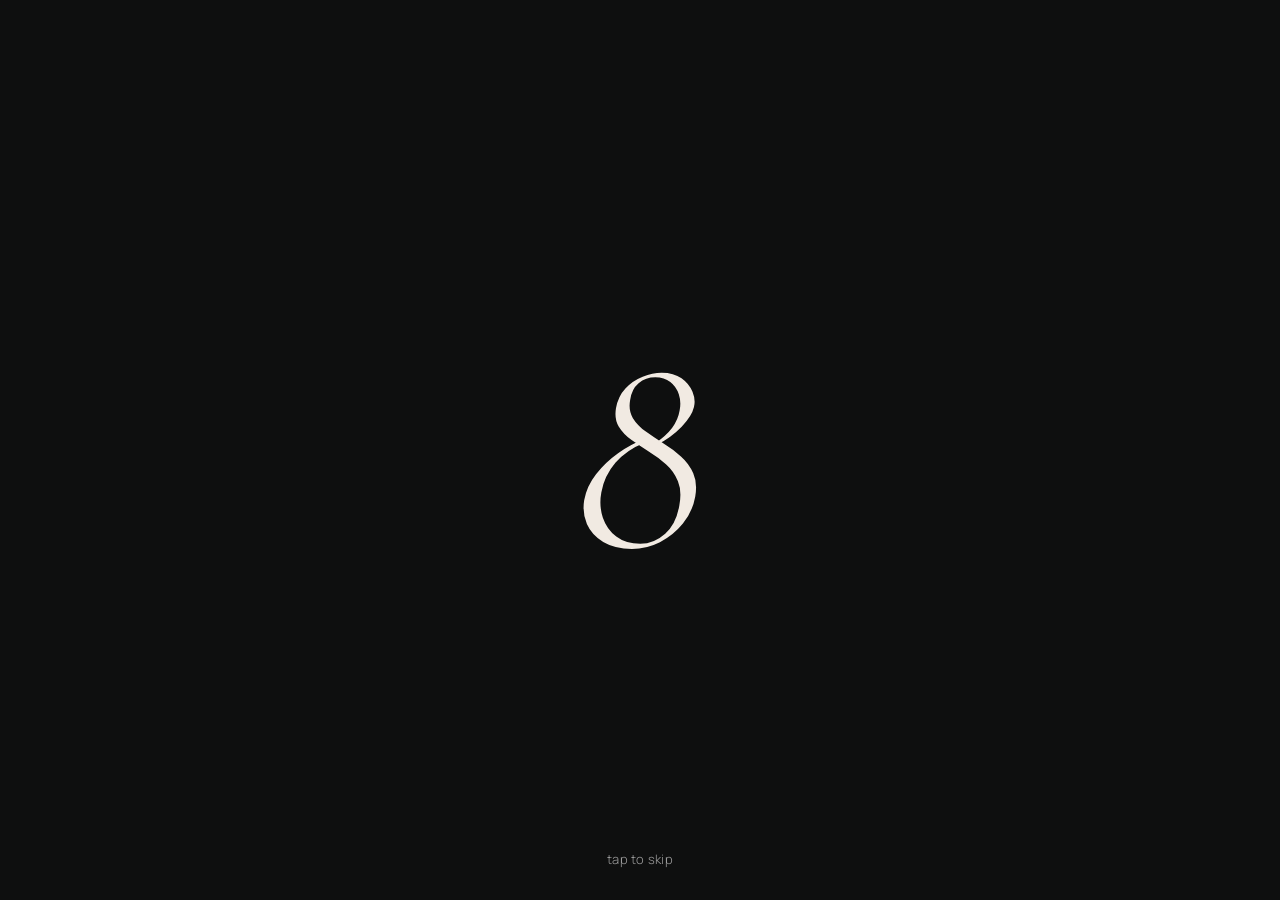
==== commit 10bb72e9: "Logo grid on intro, moving strip on About" ====
--- a/index.html
+++ b/index.html
@@ -37,6 +37,54 @@
 .lbl{display:flex; align-items:center; gap:12px; font-size:12px; font-weight:500; text-transform:uppercase; letter-spacing:.18em; color:var(--stone)}
 .inq .lbl::before{content:""; display:block; width:32px; height:1px; background:currentColor; opacity:.55}
 
+
+/* ---------- intro: the first screen, before the work ---------- */
+.intro{inset:0; z-index:135; pointer-events:none; color:var(--cream)}
+body.intro-on .intro{pointer-events:auto}
+.intro-in{position:absolute; left:13.75vw; right:6vw; top:27vh}
+.intro-eb{display:block; font-size:12px; font-weight:500; text-transform:uppercase; letter-spacing:.24em; color:var(--stone)}
+.intro-h{margin:22px 0 0; font-family:var(--sans); font-weight:300; font-size:clamp(44px,5.3vw,84px); line-height:1.06; letter-spacing:-.02em; max-width:15.5em}
+.intro-h em{font-family:var(--serif); font-style:italic; font-weight:400}
+.intro-h .w{display:inline-block; opacity:0; transform:translateY(.35em); filter:blur(6px); transition:opacity .9s var(--out), transform .9s var(--out), filter .9s var(--out); transition-delay:calc(var(--i) * 70ms + .15s)}
+body.landed .intro-h .w{opacity:1; transform:none; filter:none}
+.intro-ind{list-style:none; margin:34px 0 0; padding:0; display:flex; flex-wrap:wrap; max-width:900px; font-size:14px; letter-spacing:.06em; line-height:2}
+.intro-ind li{color:rgba(241,234,226,.74); transition:color .5s var(--out)}
+.intro-ind li:not(:last-child)::after{content:"·"; margin:0 14px; color:rgba(241,234,226,.32)}
+.intro-ind li.on{color:var(--cream)}
+.intro-logos{position:absolute; left:13.75vw; right:6vw; bottom:6.5vh}
+.intro-lab{display:block; margin:0 0 14px; font-size:11px; font-weight:500; text-transform:uppercase; letter-spacing:.24em; color:var(--stone)}
+.intro-wall{display:grid; grid-template-columns:repeat(5, 1fr); border-top:1px solid var(--line)}
+.intro-cell{display:flex; align-items:center; height:clamp(64px,9vh,84px); border-bottom:1px solid var(--line)}
+.intro-cell img{display:block; height:calc(var(--h) * .82); width:auto; max-width:88%; filter:grayscale(1); opacity:.42; transition:opacity .45s var(--out)}
+.intro-cell img.dim{opacity:.3}
+.intro-cell:hover img, .intro-cell img.on{opacity:1}
+.intro-ind, .intro-logos, .intro-eb{opacity:0; transition:opacity 1s var(--out)}
+body.landed .intro-eb{opacity:1; transition-delay:.1s}
+body.landed .intro-ind{opacity:1; transition-delay:1.1s}
+body.landed .intro-logos{opacity:1; transition-delay:1.4s}
+/* while the intro is up, the work waits */
+body.intro-on .stage{opacity:0 !important; pointer-events:none}
+body.intro-on .navwrap, body.intro-on .resume, body.intro-on .counter, body.intro-on .inq, body.intro-on .menu-btn{opacity:0 !important; pointer-events:none}
+body.intro-leave .inq{opacity:0 !important; transition:none}
+body.intro-leave .intro-ind, body.intro-leave .intro-logos{opacity:0 !important; transform:translateY(14px); transition:opacity .4s var(--out), transform .6s var(--out) !important}
+body.intro-landed .inq{opacity:1 !important; transition:opacity .3s var(--out) !important}
+body.intro-landed .inq .pos > span:last-child{animation:inqIn .8s var(--out) both .15s}
+@keyframes inqIn{from{opacity:0; transform:translateY(10px)}}
+.intro-h .w, .intro-eb{will-change:transform}
+body.intro-done .intro{display:none}
+@media (max-width:820px){
+  .intro-in{left:var(--gut); right:var(--gut); top:20vh}
+  .intro-h{font-size:clamp(34px,9.6vw,46px)}
+  .intro-ind{margin-top:24px; font-size:12px; line-height:1.9}
+  .intro-ind li:not(:last-child)::after{margin:0 9px}
+  .intro-logos{left:var(--gut); right:var(--gut); bottom:calc(32px + env(safe-area-inset-bottom,0px))}
+  .intro-lab{margin-bottom:10px}
+  .intro-wall{grid-template-columns:repeat(3, 1fr); column-gap:14px}
+  .intro-cell{height:46px}
+  .intro-cell img{height:calc(var(--h) * .48); max-width:94%}
+}
+@media (min-width:821px) and (max-height:800px){ .intro-in{top:20vh} .intro-h{font-size:clamp(40px,4.6vw,70px)} .intro-ind{margin-top:24px} }
+
 /* ---------- intro: count in, then the wordmark writes itself and takes its seat ---------- */
 #loader{position:fixed; inset:0; z-index:100; background:var(--ink); display:grid; place-items:center; transition:opacity .9s var(--ease), visibility 0s .9s}
 #loader.gone{opacity:0; visibility:hidden}
@@ -86,7 +134,12 @@
 .resume:hover svg{transform:translate(2px,-2px)}
 
 /* bottom right: email */
-.inq{right:var(--gut); bottom:18px; display:flex; flex-direction:column; align-items:flex-end; gap:8px}
+.inq{right:var(--gut); bottom:clamp(40px,6vh,64px); display:flex; flex-direction:column; align-items:flex-end; gap:14px}
+.inq .lbl{font-size:clamp(13px,1vw,15px); color:var(--cream); opacity:.62}
+.inq .lbl::before{display:none}
+.inq .pos{margin:0; text-align:right; font-family:var(--sans); font-size:clamp(22px,2.05vw,32px); font-weight:300; line-height:1.18; letter-spacing:-.02em; color:var(--cream)}
+.inq .pos > span{display:block}
+.inq .pos em{font-family:var(--serif); font-style:italic; font-weight:500; font-size:1.16em; letter-spacing:-.005em; line-height:1}
 .inq .mail{font-size:clamp(14px,1.05vw,16px); font-weight:500; text-decoration:underline; text-decoration-thickness:1px; text-underline-offset:4px; text-decoration-color:rgba(241,234,226,.45); transition:text-decoration-color .3s}
 .inq .mail:hover{text-decoration-color:var(--cream)}
 
@@ -120,12 +173,12 @@
 @media (max-width:820px){
   .home{--cw:max(240px, min(92vw, 72svh))}
   .rail, .navwrap, .resume, .counter .row{display:none}
-  .inq .lbl{font-size:10px; gap:8px} .inq .lbl::before{width:18px}
+  .inq .lbl{font-size:11px; gap:8px}
   .mhead{display:flex; left:var(--gut); right:var(--gut); top:calc(14px + env(safe-area-inset-top,0px)); justify-content:space-between; align-items:center}
   .mhead .mmark{width:116px; color:var(--cream)} .mhead .mmark svg{display:block; width:100%; height:auto}
   .counter{left:var(--gut); top:auto; bottom:calc(10px + env(safe-area-inset-bottom,0px))}
   .num{font-size:76px}
-  .inq{bottom:calc(18px + env(safe-area-inset-bottom,0px))}
+  .inq{bottom:calc(34px + env(safe-area-inset-bottom,0px)); gap:10px} .inq .pos{font-size:19px; line-height:1.22; max-width:64vw} .inq .pos > span{display:inline}
 }
 
 /* letter roll */
@@ -234,7 +287,7 @@
 <main class="home" id="home" aria-label="Selected work">
   <div class="hud rail">
     <a href="#" class="rail-mark" aria-label="Wanshika" data-wm></a>
-    <span class="rail-meta">&copy; 2026 &nbsp;Gurugram, IN</span>
+    <span class="rail-meta">&copy; 2026, India</span>
     <span class="rail-scroll" aria-hidden="true"><i></i>Scroll</span>
   </div>
 
@@ -261,7 +314,19 @@
     <span class="num" id="num">01</span>
   </div>
 
-  <div class="hud inq"><span class="lbl">Contact me at</span><a class="mail" href="mailto:arorawanshika@gmail.com">arorawanshika@gmail.com</a></div>
+  <div class="hud inq"><span class="lbl">Brand experience · Visual design</span><p class="pos"><span><span class="t">I</span> <span class="t">shape</span> <span class="t">how</span> <span class="t">brands</span> <em><span class="t">look,</span> <span class="t">feel</span> <span class="t">and</span> <span class="t">show&nbsp;up,</span></em></span> <span>and I lead the people who build&nbsp;them.</span></p></div>
+
+  <section class="hud intro" id="intro" aria-label="Introduction">
+    <div class="intro-in">
+      <span class="intro-eb">Brand experience · Visual design</span>
+      <h1 class="intro-h"><span class="w" style="--i:0">I</span> <span class="w" style="--i:1">shape</span> <span class="w" style="--i:2">how</span> <span class="w" style="--i:3">brands</span> <em><span class="w" style="--i:4">look,</span> <span class="w" style="--i:5">feel</span> <br class="dbr"><span class="w" style="--i:7">and</span> <span class="w" style="--i:8">show&nbsp;up.</span></em></h1>
+      <ul class="intro-ind" aria-label="Industries"><li>Banking &amp; fintech</li><li>Pharma &amp; healthcare</li><li>Policy &amp; research</li><li>Logistics</li><li>Tech, AI &amp; Web3</li><li>D2C, beauty &amp; beverages</li><li>Publishing</li></ul>
+    </div>
+    <div class="intro-logos">
+      <span class="intro-lab">Brands I've shaped</span>
+      <div class="intro-wall"><span class="intro-cell"><img src="assets/logos/rbl.svg" alt="RBL Bank" data-ind="0" style="--h:44px" draggable="false"></span><span class="intro-cell"><img src="assets/logos/novo.svg" alt="Novo Nordisk" data-ind="1" style="--h:55px" draggable="false"></span><span class="intro-cell"><img src="assets/logos/lumineve.svg" alt="Lumineve" data-ind="5" style="--h:37px" draggable="false"></span><span class="intro-cell"><img src="assets/logos/agapi.svg" alt="Agapi" data-ind="-1" style="--h:44px" draggable="false"></span><span class="intro-cell"><img src="assets/logos/maharaja.svg" alt="Maharaja Drinks" data-ind="5" style="--h:27px" draggable="false"></span><span class="intro-cell"><img src="assets/logos/cbps.svg" alt="Centre for Budget and Policy Studies" data-ind="2" style="--h:35px" draggable="false"></span><span class="intro-cell"><img src="assets/logos/bitgrit.svg" alt="Bitgrit" data-ind="4" style="--h:40px" draggable="false"></span><span class="intro-cell"><img src="assets/logos/dat.svg" alt="DAT Freight & Analytics" data-ind="3" style="--h:47px" draggable="false" class=dim></span><span class="intro-cell"><img src="assets/logos/hom.png" alt="HOM Healthcare" data-ind="1" style="--h:51px" draggable="false"></span><span class="intro-cell"><img src="assets/logos/bluone.png" alt="BluOne Ink" data-ind="6" style="--h:56px" draggable="false"></span></div>
+    </div>
+  </section>
 </main>
 
 <div id="more" class="sheet" role="dialog" aria-modal="true" aria-hidden="true" aria-label="About, playground and contact">
@@ -461,6 +526,11 @@
 const back = (location.hash.match(/^#p=([\w-]+)$/) || [])[1];
 const backIdx = back ? P.findIndex(p => p.id === back) : -1;
 if (backIdx >= 0){ pos = target = backIdx; history.replaceState("", document.title, location.pathname + location.search); }
+/* the intro screen shows first, unless you are coming back from a case study */
+const intro = document.getElementById("intro");
+let introOn = backIdx < 0;
+if (introOn){ document.body.classList.add("intro-on"); target = pos; }
+else document.body.classList.add("intro-done");
 const num = document.getElementById("num");
 document.getElementById("of").textContent = "/" + pad(N);
 function setActive(a){
@@ -482,8 +552,8 @@
     const d = wrapD(i - (pos + nudge)), [, x, y, rx, ry, rz, s, o] = sample(K, d);
     const v = vids[i];
     if (v){
-      if (ready && i === ai){ load(v); if (v.paused && !v._pending){ v._pending = true; v.play().catch(()=>{}).finally(() => v._pending = false); } }
-      else { if (!v.paused) v.pause(); if (ready && frontReady && Math.abs(wrapD(i - target)) < 1.5) load(v); }
+      if (ready && !introOn && i === ai){ load(v); if (v.paused && !v._pending){ v._pending = true; v.play().catch(()=>{}).finally(() => v._pending = false); } }
+      else { if (!v.paused) v.pause(); if (ready && !introOn && frontReady && Math.abs(wrapD(i - target)) < 1.5) load(v); }
     }
     if (!moved) return;
     c.style.transform = `translate3d(${x}vw,${y}vh,0) perspective(1600px) rotateX(${rx}deg) rotateY(${ry}deg) rotateZ(${rz}deg) scale(${s})`;
@@ -505,6 +575,60 @@
 const menu = document.getElementById("menu"), proj = document.getElementById("proj"), more = document.getElementById("more");
 const covered = () => !ready || menu.classList.contains("open") || proj.classList.contains("open") || more.classList.contains("open");
 let lockUntil = 0, nudge = 0;
+/* leaving the intro: the list and logos fade, the line flies into its corner, the work comes in */
+function leaveIntro(){
+  if (!introOn) return;
+  introOn = false;
+  const b = document.body, D = reduce ? 0 : 1;
+  lockUntil = performance.now() + 1500;
+  b.classList.add("intro-leave");
+  /* Two acts that run into each other. First the line shrinks where it stands and re-sets as one line:
+     words that change rows slide along their own row first, then step up or down; words that stay
+     wait for the gap. Then the finished line glides into its corner as one piece. Every frame is
+     worked out here so nothing crosses on the way. */
+  const clamp = v => v < 0 ? 0 : v > 1 ? 1 : v, win = (u, a, z) => clamp((u - a) / (z - a));
+  const io = t => t < .5 ? 2*t*t : 1 - Math.pow(-2*t + 2, 2) / 2, out3 = t => 1 - Math.pow(1 - t, 3), ss = t => t*t*t*(t*(t*6 - 15) + 10);
+  const glide = u => ss(win(u, .14, 1)), shrink = u => out3(win(u, 0, .72));
+  const fs = el => parseFloat(getComputedStyle(el).fontSize), R = el => el.getBoundingClientRect();
+  const N = 40, DUR = D ? 1350 : 1, frames = f => Array.from({length:N + 1}, (_, k) => f(k / N));
+  const words = [...intro.querySelectorAll(".intro-h .w")], dest = [...document.querySelectorAll(".inq .pos .t")];
+  const A0 = R(words[0]), F0 = R(dest[0]), k0 = fs(dest[0]) / fs(words[0]), lh = A0.height;
+  const flights = words.map((w, i) => {
+    const a = R(w), f = R(dest[Math.min(i, dest.length - 1)]), k = fs(dest[Math.min(i, dest.length - 1)]) / fs(w);
+    const sx = a.left - A0.left, sy = a.top - A0.top, rx = (f.left - F0.left) / k0, ry = (f.top - F0.top) / k0;
+    const moves = Math.abs(ry - sy) > lh * .4;
+    w.style.transformOrigin = "0 0";
+    return w.animate(frames(u => {
+      const mx = moves ? io(win(u, 0, .45)) : io(win(u, .38, .7)), my = moves ? io(win(u, .28, .62)) : io(win(u, .38, .7));
+      const g = glide(u), s0 = 1 + (k0 - 1) * shrink(u), s = 1 + (k - 1) * shrink(u);
+      const x = A0.left + (F0.left - A0.left) * g + s0 * (sx + (rx - sx) * mx);
+      const y = A0.top + (F0.top - A0.top) * g + s0 * (sy + (ry - sy) * my);
+      return {transform:`translate(${(x - a.left).toFixed(2)}px,${(y - a.top).toFixed(2)}px) scale(${s.toFixed(4)})`};
+    }), {duration:DUR, fill:"forwards"});
+  });
+  const eb = intro.querySelector(".intro-eb"), lbl = document.querySelector(".inq .lbl"), ea = R(eb), ef = R(lbl), ek = fs(lbl) / fs(eb);
+  eb.style.transformOrigin = "0 0";
+  flights.push(eb.animate(frames(u => {
+    const g = glide(u), s = 1 + (ek - 1) * shrink(u);
+    return {transform:`translate(${((ef.left - ea.left) * g).toFixed(2)}px,${((ef.top - ea.top) * g).toFixed(2)}px) scale(${s.toFixed(4)})`};
+  }), {duration:DUR, fill:"forwards"}));
+  /* the work comes in once the line is on its way down, so the cards do not cross it */
+  setTimeout(() => { b.classList.remove("intro-on"); target = 0; }, 700 * D);
+  Promise.all(flights.map(f => f.finished)).then(() => {
+    b.classList.add("intro-landed");
+    intro.animate([{opacity:1}, {opacity:0}], {duration:D ? 300 : 1, fill:"forwards"}).finished.then(() => {
+      b.classList.remove("intro-leave");
+      b.classList.add("intro-done");
+    });
+  });
+}
+/* hover a logo and it turns white, and its industry lights up */
+const lis = [...intro.querySelectorAll(".intro-ind li")];
+intro.querySelectorAll(".intro-cell img").forEach(im => {
+  const ind = +im.dataset.ind;
+  im.parentNode.addEventListener("mouseenter", () => lis.forEach((li, i) => li.classList.toggle("on", i === ind)));
+  im.parentNode.addEventListener("mouseleave", () => lis.forEach(li => li.classList.remove("on")));
+});
 function go(dir){ const now = performance.now(); if (now < lockUntil) return false; lockUntil = now + (reduce ? 200 : 420); pos += nudge; nudge = 0; target += dir; return true; }
 
 /* One gesture = one move, however hard you scroll. A trackpad keeps sending a fading "momentum" tail for a
@@ -529,22 +653,29 @@
     spent = false; acc = 0;
   } else if (gap > 260) acc = 0;
   acc += dy;
-  if (!reduce) nudge = Math.max(-.16, Math.min(.16, acc / 500));   /* the stack leans as soon as you start */
-  if (Math.abs(acc) > 30 && now >= lockUntil){ go(acc > 0 ? 1 : -1); spent = true; movedAt = now; acc = 0; }
+  if (!reduce && !introOn) nudge = Math.max(-.16, Math.min(.16, acc / 500));   /* the stack leans as soon as you start */
+  if (Math.abs(acc) > 30 && now >= lockUntil){
+    if (introOn){ if (acc > 0) leaveIntro(); }
+    else go(acc > 0 ? 1 : -1);
+    spent = true; movedAt = now; acc = 0;
+  }
 }, {passive:false});
 
 const home = document.getElementById("home");
 let tx = 0, ty = 0;
 home.addEventListener("touchstart", e => { tx = e.touches[0].clientX; ty = e.touches[0].clientY; }, {passive:true});
 home.addEventListener("touchmove", e => {   /* cards follow your finger */
-  if (covered() || reduce) return;
+  if (covered() || reduce || introOn) return;
   const dx = tx - e.touches[0].clientX, dy = ty - e.touches[0].clientY, v = Math.abs(dy) >= Math.abs(dx) ? dy : dx;
   nudge = Math.max(-.35, Math.min(.35, v / (innerHeight * .8)));
 }, {passive:true});
 home.addEventListener("touchend", e => {
   if (covered()) return;
   const dx = tx - e.changedTouches[0].clientX, dy = ty - e.changedTouches[0].clientY;
-  if (Math.max(Math.abs(dx), Math.abs(dy)) > 30) go((Math.abs(dy) >= Math.abs(dx) ? dy : dx) > 0 ? 1 : -1);
+  if (Math.max(Math.abs(dx), Math.abs(dy)) > 30){
+    const dir = (Math.abs(dy) >= Math.abs(dx) ? dy : dx) > 0 ? 1 : -1;
+    if (introOn){ if (dir > 0) leaveIntro(); } else go(dir);
+  }
 });
 
 addEventListener("keydown", e => {
@@ -555,8 +686,8 @@
     return;
   }
   if (covered()) return;
-  if (["ArrowDown","PageDown"," "].includes(e.key)){ e.preventDefault(); go(1); }
-  if (["ArrowUp","PageUp"].includes(e.key)){ e.preventDefault(); go(-1); }
+  if (["ArrowDown","PageDown"," "].includes(e.key)){ e.preventDefault(); if (introOn) leaveIntro(); else go(1); }
+  if (["ArrowUp","PageUp"].includes(e.key)){ e.preventDefault(); if (!introOn) go(-1); }
   if (e.key === "Enter" && document.activeElement === document.body) location.href = `work/${P[cur].id}/`;
 });
 
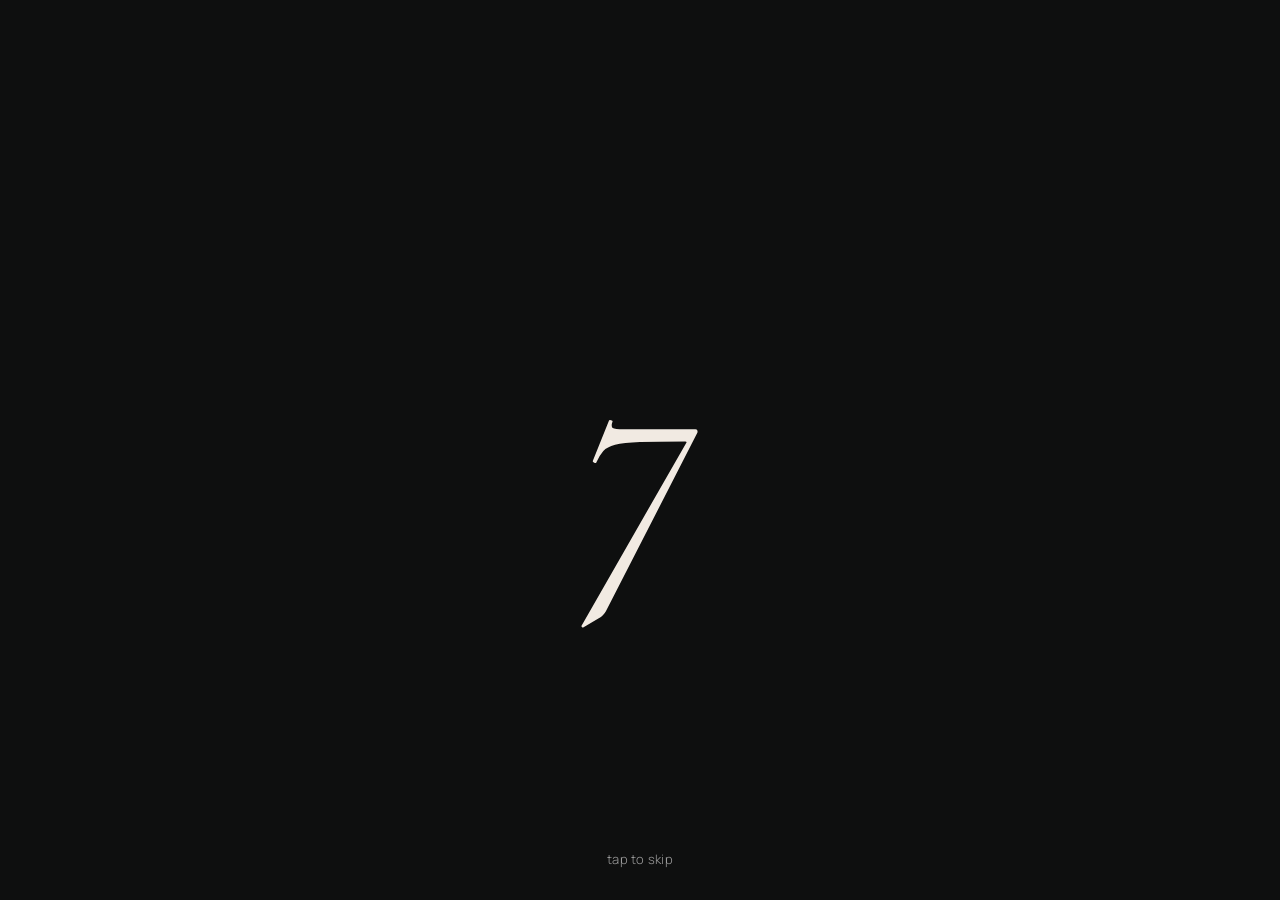
==== commit f5f9a080: "Add analytics and a 404 page" ====
--- a/index.html
+++ b/index.html
@@ -186,6 +186,13 @@
 .roll .ch{display:inline-block; overflow:hidden; height:1.08em; line-height:1.08}
 .roll .ch b{display:block; font-weight:inherit; transition:transform .55s var(--out); transition-delay:calc(var(--i) * 18ms)}
 a:hover .roll .ch b, button:hover .roll .ch b, a:focus-visible .roll .ch b, button:focus-visible .roll .ch b{transform:translateY(-100%)}
+/* playground is not ready yet: on hover (or a tap on phones) it rolls to "Coming soon" */
+.soonbox{cursor:default}
+.soon{display:inline-block; overflow:hidden; height:1.08em; line-height:1.08; vertical-align:top}
+.soon > span{display:flex; flex-direction:column; gap:.6em; transition:transform .55s var(--out)}
+.soon i{display:block; height:1.08em; font-style:normal; white-space:nowrap}
+.soon i + i{color:var(--stone)}
+.soonbox:hover .soon > span, .soonbox:focus-visible .soon > span, .soonbox.tap .soon > span{transform:translateY(-1.68em)}
 
 /* the cursor: a pair of eyes that follow you around and blink */
 html.eyes, html.eyes *{cursor:none !important}
@@ -275,6 +282,22 @@
   *,*::before,*::after{transition-duration:.01ms !important; animation:none !important; transition-delay:0s !important}
 }
 </style>
+<!-- Analytics: Vercel Web Analytics + Speed Insights. step() logs a moment as its own entry under Pages, e.g. /step/past-intro -->
+<script>
+window.va = window.va || function () { (window.vaq = window.vaq || []).push(arguments); };
+window.si = window.si || function () { (window.siq = window.siq || []).push(arguments); };
+window.step = function (p) { try { window.va("pageview", { route: p, path: p }); } catch (e) {} };
+document.addEventListener("click", function (e) {
+  var a = e.target.closest && e.target.closest("a[href]"); if (!a) return;
+  var h = a.getAttribute("href") || "";
+  if (/drive\.google|docs\.google|resume/i.test(h) || /resume/i.test(a.textContent)) step("/step/opened-resume");
+  else if (/^mailto:/i.test(h)) step("/step/clicked-email");
+  else if (/linkedin\.com/i.test(h)) step("/step/clicked-linkedin");
+  else if (/behance\.net/i.test(h)) step("/step/clicked-behance");
+}, true);
+</script>
+<script defer src="/_vercel/insights/script.js"></script>
+<script defer src="/_vercel/speed-insights/script.js"></script>
 </head>
 <body>
 
@@ -296,8 +319,8 @@
     <nav class="bignav" aria-label="Main">
       <a href="#" class="on" aria-current="page">Work</a>
       <a href="/about/"><span class="roll" data-roll="About"></span></a>
-      <button data-more="playground"><span class="roll" data-roll="Playground"></span></button>
-      <button data-more="contact"><span class="roll" data-roll="Contact"></span></button>
+      <button type="button" class="soonbox" aria-disabled="true" aria-label="Playground, coming soon"><span class="soon" aria-hidden="true"><span><i>Playground</i><i>Coming soon</i></span></span></button>
+      <a href="/about/#contact"><span class="roll" data-roll="Contact"></span></a>
     </nav>
   </div>
   <a class="hud resume" href="#" data-link="resume"><span class="roll" data-roll="Resume"></span><svg viewBox="0 0 8 8" fill="none" stroke="currentColor" stroke-width="1.2" aria-hidden="true"><path d="M1 7 7 1M2.5 1H7v4.5"/></svg></a>
@@ -370,8 +393,8 @@
   <ul>
     <li><a href="#" data-close><span class="roll" data-roll="Work"></span></a></li>
     <li><a href="/about/"><span class="roll" data-roll="About"></span></a></li>
-    <li><button data-more="playground"><span class="roll" data-roll="Playground"></span></button></li>
-    <li><button data-more="contact"><span class="roll" data-roll="Contact"></span></button></li>
+    <li><button type="button" class="soonbox" aria-disabled="true" aria-label="Playground, coming soon"><span class="soon" aria-hidden="true"><span><i>Playground</i><i>Coming soon</i></span></span></button></li>
+    <li><a href="/about/#contact"><span class="roll" data-roll="Contact"></span></a></li>
   </ul>
   <div class="mfoot">
     <div data-clock></div>
@@ -580,6 +603,7 @@
   if (!introOn) return;
   introOn = false;
   const b = document.body, D = reduce ? 0 : 1;
+  if (window.step) step("/step/past-intro");
   lockUntil = performance.now() + 1500;
   b.classList.add("intro-leave");
   /* Two acts that run into each other. First the line shrinks where it stands and re-sets as one line:
@@ -731,6 +755,7 @@
   setTimeout(recheckEyes, 950);
 }
 document.querySelectorAll("[data-more]").forEach(b => b.addEventListener("click", () => { setMenu(false); setMore(true, b.dataset.more); }));
+document.querySelectorAll(".soonbox").forEach(b => b.addEventListener("click", () => { b.classList.add("tap"); clearTimeout(b._t); b._t = setTimeout(() => b.classList.remove("tap"), 1800); }));
 document.getElementById("closeMore").onclick = () => setMore(false);
 
 const ring = document.getElementById("ring"), ringPath = document.getElementById("ringPath");
